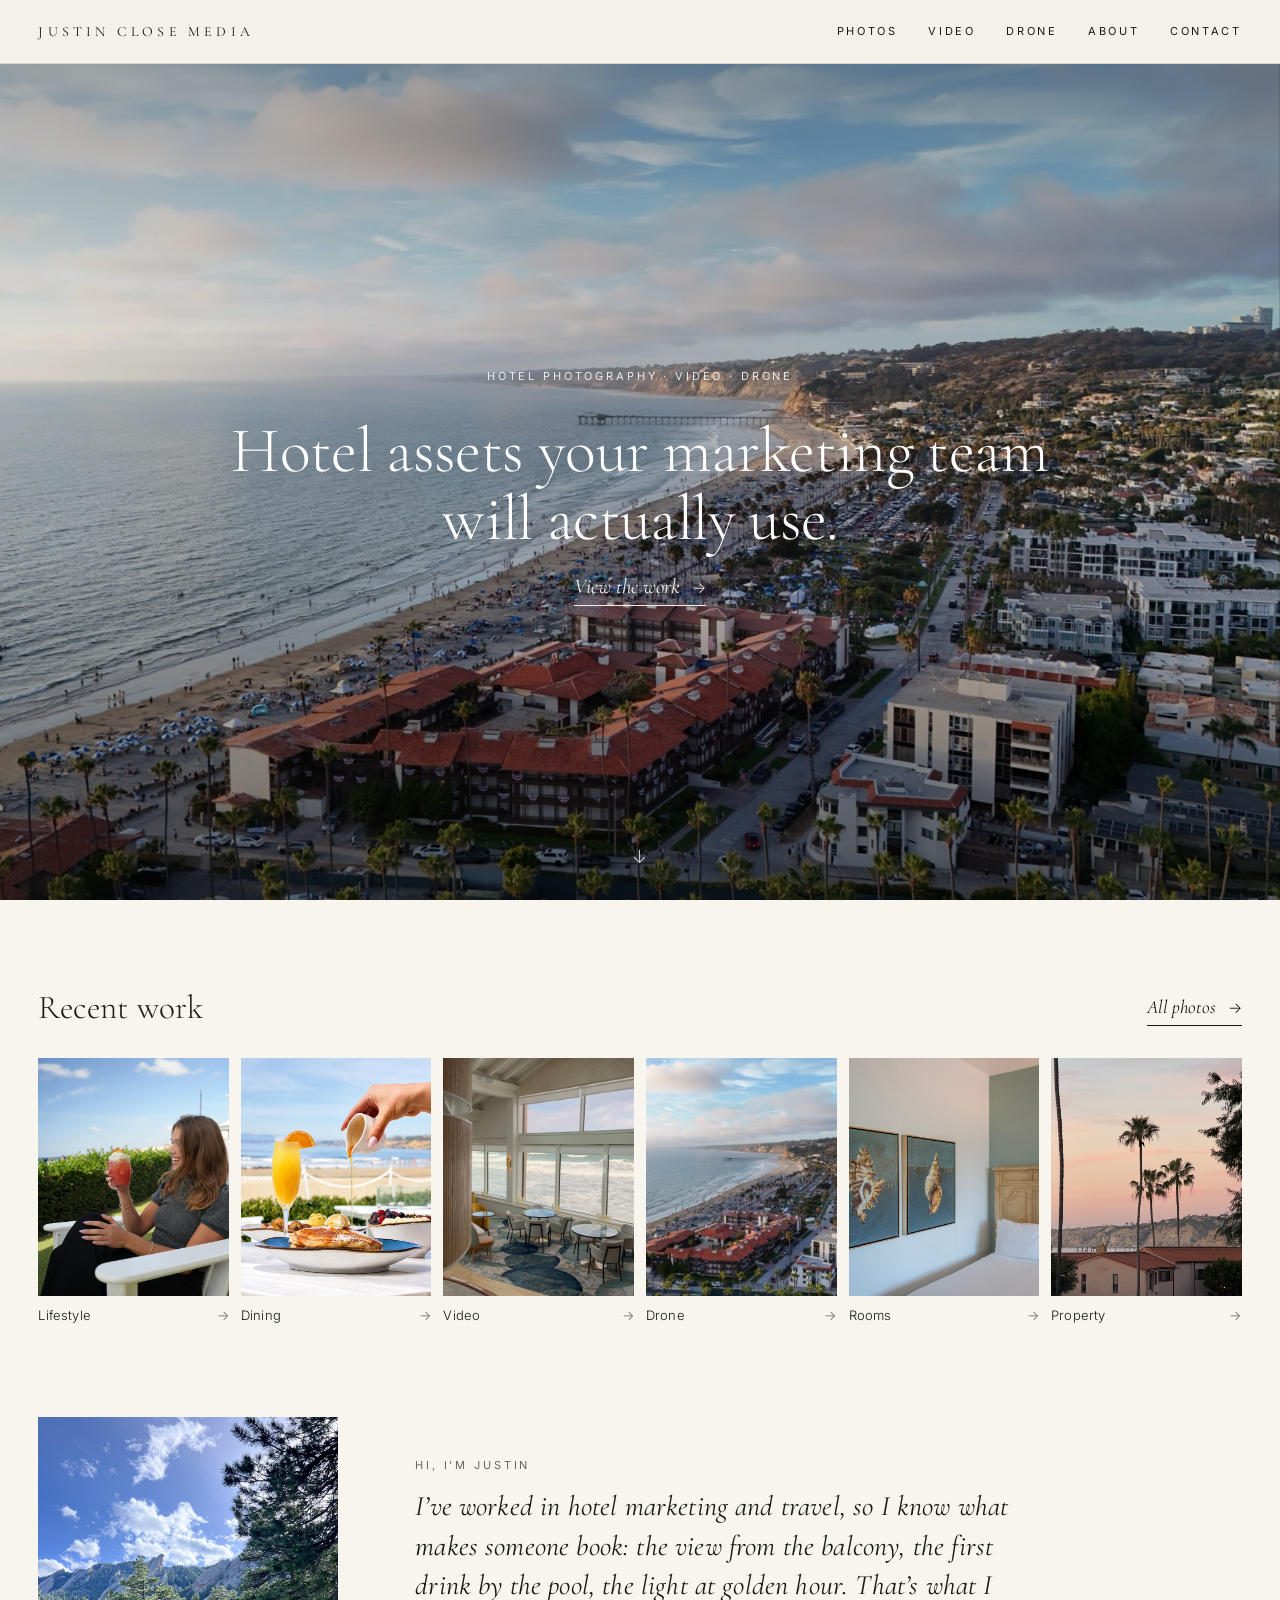
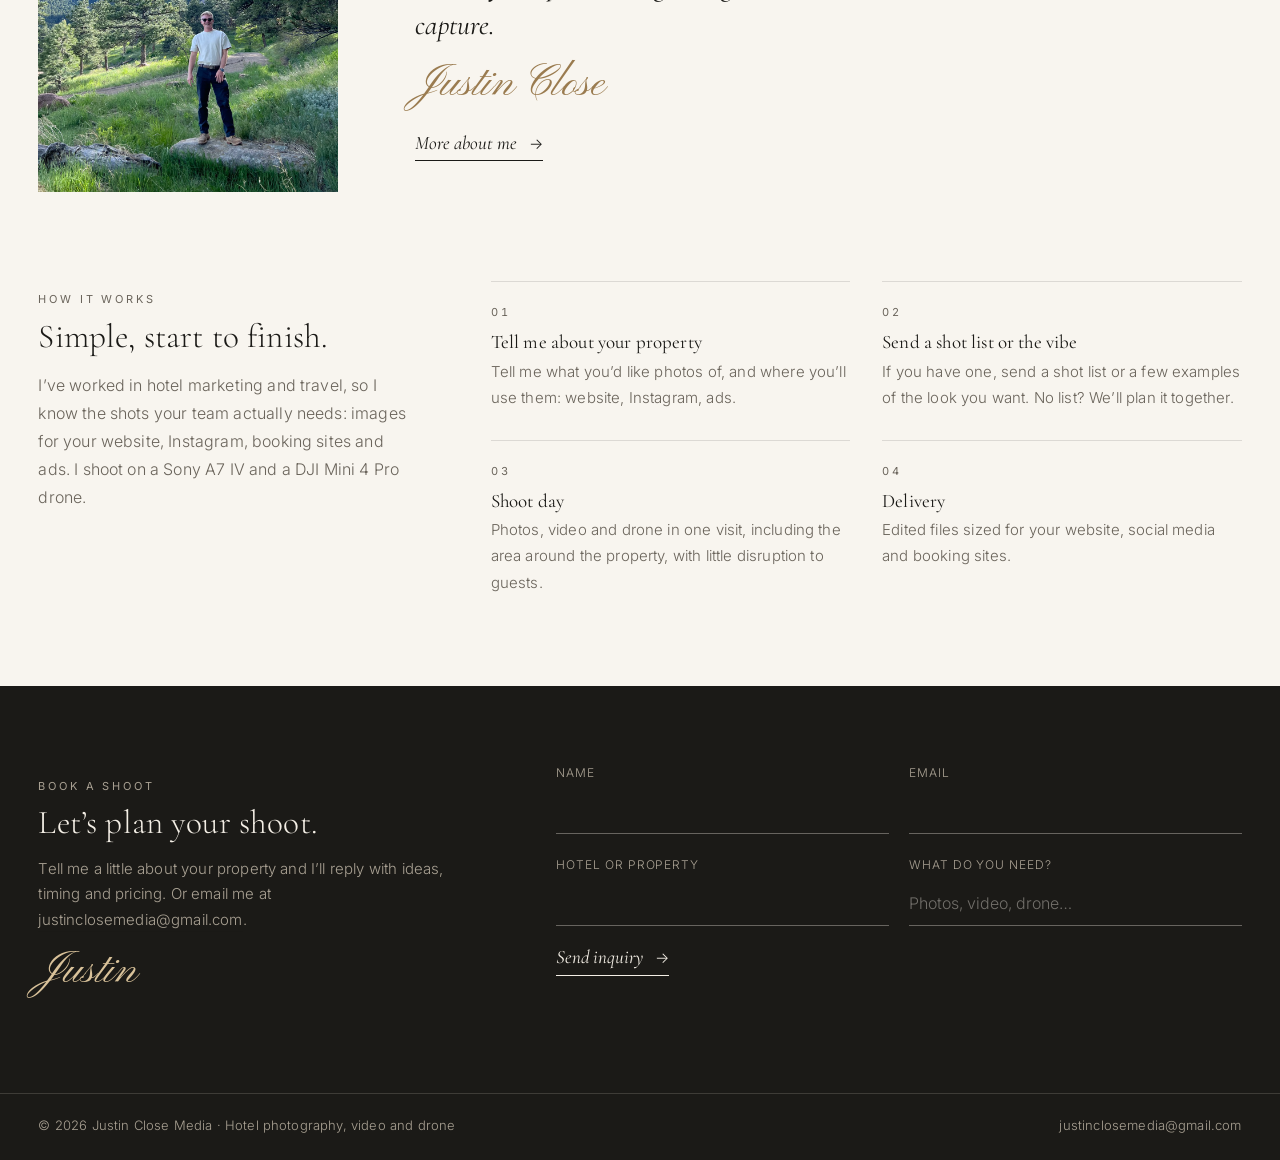
==== site/index.html @ 53a82e84 "Remove 'Lunch with a view' video at Justin's request Removed the beachside lunch clip and its cover " ====
<!doctype html>
<html lang="en">
<head>
  <meta charset="utf-8">
  <meta name="viewport" content="width=device-width, initial-scale=1">
  <title>Justin Close Media | Hotel Photography, Video and Drone</title>
  <meta name="description" content="Hotel assets your marketing team will actually use. Interiors, lifestyle and drone, shot by someone who works in hotel marketing.">
  <meta property="og:title" content="Justin Close Media | Hotel Photography, Video and Drone">
  <meta property="og:description" content="Hotel assets your marketing team will actually use. Interiors, lifestyle and drone, shot by someone who works in hotel marketing.">
  <meta property="og:type" content="website">
  <meta property="og:url" content="https://justinclosemedia.com/index.html">
  <meta property="og:image" content="https://justinclosemedia.com/images/portfolio/coastline-resort-aerial.jpg">
  <meta name="twitter:card" content="summary_large_image">
  <link rel="icon" href="favicon.svg" type="image/svg+xml">
  <link rel="preconnect" href="https://fonts.googleapis.com">
  <link rel="preconnect" href="https://fonts.gstatic.com" crossorigin>
  <link href="https://fonts.googleapis.com/css2?family=Cormorant+Garamond:ital,wght@0,300;0,400;1,300;1,400&family=Inter:wght@300;400;500&family=Pinyon+Script&display=swap" rel="stylesheet">
  <link rel="stylesheet" href="css/styles.css?v=a2a2a90e">
  <!-- HubSpot tracking code (visits, UTM campaigns). Visit any page with ?notrack=1 to stop
       tracking your own visits in that browser; ?notrack=0 turns it back on. -->
  <script>(function(){try{var q=location.search;if(/[?&]notrack=1/.test(q))localStorage.setItem('jcm-notrack','1');if(/[?&]notrack=0/.test(q))localStorage.removeItem('jcm-notrack');if(localStorage.getItem('jcm-notrack'))return;}catch(e){}var s=document.createElement('script');s.id='hs-script-loader';s.async=true;s.defer=true;s.src='//js-na2.hs-scripts.com/247843142.js';document.head.appendChild(s);})();</script>
</head>
<body data-page="home">
  <a class="skip" href="#main">Skip to content</a>
  <header class="bar">
    <div class="wrap">
      <a class="logo" href="index.html">Justin Close Media</a>
      <button class="menu-btn" aria-expanded="false" aria-controls="nav">Menu</button>
      <nav class="nav" id="nav" aria-label="Main">
        <a href="photos.html" data-nav="photos">Photos</a>
        <a href="video.html" data-nav="video">Video</a>
        <a href="drone.html" data-nav="drone">Drone</a>
        <a href="about.html" data-nav="about">About</a>
        <a href="contact.html" data-nav="contact">Contact</a>
      </nav>
    </div>
  </header>
  <main id="main">
    <section class="hero" id="hero">
      <div class="hero__media">
        <img src="images/portfolio/coastline-resort-aerial.jpg" srcset="images/portfolio/coastline-resort-aerial-sm.jpg 1000w, images/portfolio/coastline-resort-aerial.jpg 2000w" sizes="100vw" alt="Aerial view of a red-roofed beachfront resort along the coast at sunset" fetchpriority="high">
      </div>
      <div class="hero__content">
        <p class="meta">Hotel photography · Video · Drone</p>
        <h1 class="display">Hotel assets your marketing team will actually use.</h1>
        <a class="btn btn--light" href="photos.html">View the work</a>
      </div>
      <a class="hero__down" href="#work" aria-label="Scroll to the work">↓</a>
    </section>

    <section class="wrap section" id="work">
      <div class="page-head" style="padding-top:0">
        <h2 class="h2">Recent work</h2>
        <a class="btn" href="photos.html">All photos</a>
      </div>
      <div class="tiles" id="home-tiles"></div>
    </section>

    <section class="wrap section note" style="padding-top:0">
      <div class="note__photo"><img src="images/about/justin-portrait.jpg" alt="Justin Close" loading="lazy"></div>
      <div class="note__text">
        <p class="meta">Hi, I’m Justin</p>
        <p class="note__quote">I’ve worked in hotel marketing and travel, so I know what makes someone book: the view from the balcony, the first drink by the pool, the light at golden hour. That’s what I capture.</p>
        <p class="signature" aria-hidden="true">Justin Close</p>
        <a class="btn" href="about.html">More about me</a>
      </div>
    </section>

    <section class="wrap section" style="padding-top:0">
      <div class="how">
        <div>
          <p class="meta">How it works</p>
          <h2 class="h2" style="margin:10px 0 14px">Simple, start to finish.</h2>
          <p style="color:var(--muted)">I’ve worked in hotel marketing and travel, so I know the shots your team actually needs: images for your website, Instagram, booking sites and ads. I shoot on a Sony A7 IV and a DJI Mini 4 Pro drone.</p>
        </div>
        <ol class="steps">
          <li><span class="meta num">01</span><b>Tell me about your property</b><p>Tell me what you’d like photos of, and where you’ll use them: website, Instagram, ads.</p></li>
          <li><span class="meta num">02</span><b>Send a shot list or the vibe</b><p>If you have one, send a shot list or a few examples of the look you want. No list? We’ll plan it together.</p></li>
          <li><span class="meta num">03</span><b>Shoot day</b><p>Photos, video and drone in one visit, including the area around the property, with little disruption to guests.</p></li>
          <li><span class="meta num">04</span><b>Delivery</b><p>Edited files sized for your website, social media and booking sites.</p></li>
        </ol>
      </div>
    </section>
  </main>
  <section class="dark">
    <div class="wrap cta">
      <div>
        <p class="meta">Book a shoot</p>
        <h2 class="h2">Let’s plan your shoot.</h2>
        <p class="lead">Tell me a little about your property and I’ll reply with ideas, timing and pricing. Or email me at <a class="link" href="mailto:justinclosemedia@gmail.com">justinclosemedia@gmail.com</a>.</p>
        <p class="signature" aria-hidden="true">Justin</p>
      </div>
      <form class="quick" data-inquiry novalidate>
        <div class="field"><label for="q-name">Name</label><input id="q-name" name="name" autocomplete="name" required></div>
        <div class="field"><label for="q-email">Email</label><input id="q-email" name="email" type="email" autocomplete="email" required></div>
        <div class="field"><label for="q-property">Hotel or property</label><input id="q-property" name="property" autocomplete="organization"></div>
        <div class="field"><label for="q-message">What do you need?</label><input id="q-message" name="message" placeholder="Photos, video, drone…"></div>
        <button class="btn" type="submit">Send inquiry</button>
        <p class="status" role="status"></p>
      </form>
    </div>
    <footer class="footer">
      <div class="wrap">
        <span>© <span data-year></span> Justin Close Media · Hotel photography, video and drone</span>
        <a href="mailto:justinclosemedia@gmail.com">justinclosemedia@gmail.com</a>
      </div>
    </footer>
  </section>
  
  <script src="js/config.js?v=a2a2a90e"></script>
  <script src="js/photos.js?v=a2a2a90e"></script>
  <script src="js/main.js?v=a2a2a90e"></script>
</body>
</html>
---- site/css/styles.css ----
/* ==========================================================================
   Justin Close Media
   Compact, multi-page portfolio. See research/design-spec.md for the rules.
   ========================================================================== */

:root {
  --bone: #F8F5EF;       /* page background: warm cream */
  --paper: #EFE9DF;      /* alternate background */
  --ink: #1B1A17;        /* text, dark background */
  --ivory: #F3EEE5;      /* text on dark */
  --muted: #6A645B;      /* secondary text on light (5:1) */
  --muted-dark: #A9A193; /* secondary text on dark */
  --champagne: #9A7B4F;  /* antique brass: the one accent (dots, lines) */
  --line: rgba(23, 22, 20, 0.12);
  --line-dark: rgba(239, 233, 223, 0.16);

  --serif: 'Cormorant Garamond', 'Times New Roman', serif;
  --sans: 'Inter', system-ui, -apple-system, sans-serif;
  --script: 'Pinyon Script', 'Snell Roundhand', cursive;

  --gutter: clamp(16px, 3vw, 40px);
  --max: 1320px;
  --bar: 64px;
  --ease: cubic-bezier(0.22, 1, 0.36, 1);
}

@media (prefers-reduced-motion: no-preference) {
  @view-transition { navigation: auto; }
  ::view-transition-old(root) { animation: 250ms var(--ease) both fade-out; }
  ::view-transition-new(root) { animation: 400ms var(--ease) both fade-in-up; }
}
@keyframes fade-out { to { opacity: 0; } }
@keyframes fade-in-up { from { opacity: 0; transform: translateY(8px); } }

*, *::before, *::after { box-sizing: border-box; }
html { -webkit-text-size-adjust: 100%; scroll-behavior: smooth; }
body {
  margin: 0;
  background: var(--bone);
  color: var(--ink);
  font: 300 16px/1.75 var(--sans);
  letter-spacing: 0.01em;
  -webkit-font-smoothing: antialiased;
}
img, video { display: block; max-width: 100%; }
a { color: inherit; text-decoration: none; }
button { font: inherit; color: inherit; background: none; border: 0; padding: 0; cursor: pointer; }
::selection { background: var(--champagne); color: #fff; }
:focus-visible { outline: 2px solid var(--ink); outline-offset: 3px; }
.dark :focus-visible, .viewer :focus-visible { outline-color: var(--ivory); }

/* ---------- Type ---------- */

.display { font: 300 clamp(32px, 4vw, 56px)/1.05 var(--serif); letter-spacing: -0.01em; margin: 0; }
.display em, .h2 em { font-style: italic; }
.h2 { font: 300 clamp(26px, 2.6vw, 40px)/1.1 var(--serif); margin: 0; }
.meta { font: 400 11px/1.4 var(--sans); letter-spacing: 0.26em; text-transform: uppercase; color: var(--muted); }
.lead { font-size: 17px; line-height: 1.7; color: var(--muted); max-width: 560px; margin: 14px 0 0; }
.num { font-variant-numeric: tabular-nums; }

/* ---------- Layout ---------- */

.wrap { width: 100%; max-width: calc(var(--max) + 2 * var(--gutter)); margin: 0 auto; padding: 0 var(--gutter); }
main { padding-top: var(--bar); }
.section { padding-top: clamp(48px, 7vw, 96px); padding-bottom: clamp(48px, 7vw, 96px); }
.page-head { display: flex; justify-content: space-between; align-items: flex-end; gap: 24px; flex-wrap: wrap; padding-top: clamp(32px, 5vw, 64px); padding-bottom: 32px; }

/* ---------- Header ---------- */

.bar {
  position: fixed; inset: 0 0 auto 0; z-index: 50; height: var(--bar);
  background: rgba(243, 240, 234, 0.92); backdrop-filter: blur(10px); -webkit-backdrop-filter: blur(10px);
  border-bottom: 1px solid var(--line);
}
.bar .wrap { height: 100%; display: flex; align-items: center; justify-content: space-between; gap: 24px; }
.logo { font: 400 14px/1 var(--serif); letter-spacing: 0.3em; text-transform: uppercase; white-space: nowrap; }
.nav { display: flex; align-items: center; gap: clamp(16px, 2.4vw, 36px); font: 400 11px/1 var(--sans); letter-spacing: 0.24em; text-transform: uppercase; }
.nav a { position: relative; padding: 6px 0; }
.nav a:not(.btn)::after {
  content: ''; position: absolute; left: 50%; bottom: -6px; width: 4px; height: 4px; margin-left: -2px;
  border-radius: 50%; background: var(--champagne); opacity: 0; transition: opacity 200ms;
}
.nav a[aria-current="page"]::after, .nav a:not(.btn):hover::after { opacity: 1; }
.menu-btn { display: none; font-size: 14px; }

@media (max-width: 820px) {
  .menu-btn { display: block; }
  .nav {
    position: fixed; inset: var(--bar) 0 auto 0; flex-direction: column; align-items: flex-start; gap: 4px;
    padding: 24px var(--gutter) 32px; background: var(--bone); border-bottom: 1px solid var(--line);
    opacity: 0; visibility: hidden; transform: translateY(-8px);
    transition: opacity 250ms var(--ease), transform 250ms var(--ease), visibility 250ms;
  }
  .nav a:not(.btn) { font: 300 32px/1.3 var(--serif); }
  .nav a::after { display: none; }
  .nav .btn { margin-top: 16px; }
  .bar.open .nav { opacity: 1; visibility: visible; transform: none; }
}

/* ---------- Buttons: editorial text links (italic serif, hairline, sliding arrow) ---------- */

.btn {
  display: inline-flex; align-items: baseline; gap: 12px;
  padding: 0 0 6px; border: 0; border-bottom: 1px solid currentColor; border-radius: 0;
  background: none; color: var(--ink);
  font: italic 400 19px/1.2 var(--serif); letter-spacing: 0; text-transform: none;
  transition: color 250ms, border-color 250ms;
}
.btn::after { content: '→'; font: 300 15px/1 var(--sans); font-style: normal; transition: transform 350ms var(--ease); }
.btn:hover { color: var(--champagne); }
.btn:hover::after { transform: translateX(6px); }
.btn--light, .dark .btn { color: var(--ivory); }
.btn--light:hover, .dark .btn:hover { color: #E3CFA6; }
.hero .btn { font-size: 21px; }
.link { border-bottom: 1px solid var(--line); padding-bottom: 2px; transition: border-color 200ms; }
.link:hover { border-color: var(--champagne); }

/* ---------- Home: full-screen hero (photo now, video later) ---------- */

.hero { position: relative; height: calc(100vh - var(--bar)); height: calc(100svh - var(--bar)); min-height: 520px; overflow: hidden; background: var(--ink); color: #fff; }
.hero__media, .hero__media img, .hero__media video { position: absolute; inset: 0; width: 100%; height: 100%; object-fit: cover; }
.hero__media img, .hero__media video { animation: hero-in 2.4s var(--ease) both; }
@keyframes hero-in { from { transform: scale(1.06); opacity: 0.6; } }
.hero::after { content: ''; position: absolute; inset: 0; background: linear-gradient(180deg, rgba(0,0,0,0.35) 0%, rgba(0,0,0,0.1) 35%, rgba(0,0,0,0.15) 60%, rgba(0,0,0,0.5) 100%); }
.hero__content {
  position: absolute; inset: 0; z-index: 2; display: flex; flex-direction: column; align-items: center; justify-content: center;
  text-align: center; padding: 0 var(--gutter); gap: 22px;
  animation: fade-in-up 1.2s 0.4s var(--ease) both;
}
.hero__content .meta { color: rgba(255,255,255,0.85); }
.hero__content .display { max-width: 900px; font-size: clamp(36px, 5vw, 68px); text-shadow: 0 2px 30px rgba(0,0,0,0.25); }
.hero__down { position: absolute; left: 50%; bottom: 28px; z-index: 2; transform: translateX(-50%); color: #fff; font-size: 18px; opacity: 0.8; }

/* Home: the bar is see-through over the hero, then turns solid */
.bar { transition: background 300ms, color 300ms, border-color 300ms; }

/* ---------- Home: work tiles ---------- */

.tiles { display: grid; grid-template-columns: repeat(6, minmax(0, 1fr)); gap: 12px; }
.tile { position: relative; display: block; }
.tile__media { position: relative; overflow: hidden; aspect-ratio: 4 / 5; background: var(--paper); border-radius: 0; }
.tile__media img, .tile__media video { width: 100%; height: 100%; object-fit: cover; transition: transform 900ms var(--ease); }
.tile:hover .tile__media img, .tile:hover .tile__media video { transform: scale(1.06); }
.tile__label { display: flex; justify-content: space-between; margin-top: 8px; font-size: 13px; }
.tile__label span:last-child { color: var(--muted); transition: transform 200ms; }
.tile:hover .tile__label span:last-child { transform: translateX(3px); color: var(--ink); }
.tile--video video { position: absolute; inset: 0; opacity: 0; transition: opacity 300ms; }
.tile--video:hover video, .tile--video.playing video { opacity: 1; }
@media (max-width: 1000px) { .tiles { grid-template-columns: repeat(3, minmax(0, 1fr)); } }

/* ---------- Home: how it works ---------- */

.how { display: grid; grid-template-columns: 1fr 2fr; gap: clamp(32px, 6vw, 96px); }
.steps { list-style: none; padding: 0; margin: 0; display: grid; grid-template-columns: repeat(2, 1fr); gap: 28px 32px; }
.steps li { border-top: 1px solid var(--line); padding-top: 14px; }
.steps b { display: block; font: 400 20px/1.3 var(--serif); margin: 6px 0 4px; }
.steps p { margin: 0; color: var(--muted); font-size: 15px; }
@media (max-width: 820px) { .how, .steps { grid-template-columns: 1fr; } }

/* ---------- Contact bar / footer ---------- */

.dark { background: var(--ink); color: var(--ivory); }
.dark .meta, .dark .lead, .dark .muted { color: var(--muted-dark); }
.cta { display: grid; grid-template-columns: minmax(0, 0.9fr) minmax(0, 1.4fr); gap: clamp(32px, 6vw, 96px); align-items: end; padding-top: clamp(48px, 6vw, 80px); padding-bottom: clamp(48px, 6vw, 80px); }
.cta .lead { font-size: 15px; }
.quick { display: grid; grid-template-columns: 1fr 1fr; gap: 20px 20px; }
.quick .btn { justify-self: start; }
.dark .field label { color: var(--muted-dark); }
.dark .field input, .dark .field textarea { color: var(--ivory); border-bottom-color: rgba(243, 238, 229, 0.35); }
.dark .field input::placeholder { color: rgba(243, 238, 229, 0.4); }
.dark .field input:focus { border-bottom-color: var(--ivory); }
.dark .status { color: var(--muted-dark); }
@media (max-width: 820px) { .cta, .quick { grid-template-columns: 1fr; } }
.footer { border-top: 1px solid var(--line-dark); }
.footer .wrap { display: flex; justify-content: space-between; gap: 16px; flex-wrap: wrap; padding-top: 20px; padding-bottom: 24px; font-size: 13px; color: var(--muted-dark); }
.footer a:hover { color: var(--ivory); }

/* ---------- Filters ---------- */

.filters { display: flex; flex-wrap: wrap; gap: 6px; }
.filter { padding: 8px 14px; border: 1px solid var(--line); border-radius: 0; font-size: 11px; letter-spacing: 0.14em; text-transform: uppercase; transition: all 200ms; }
.filter sup { font-size: 10px; margin-left: 3px; color: var(--muted); }
.filter:hover { border-color: var(--ink); }
.filter[aria-pressed="true"] { background: var(--ink); color: var(--bone); border-color: var(--ink); }
a.filter { display: inline-block; }
.filter[aria-pressed="true"] sup { color: var(--muted-dark); }

/* ---------- Photos grid ---------- */

.grid { display: grid; grid-template-columns: repeat(4, minmax(0, 1fr)); gap: 10px; padding-bottom: 96px; transition: opacity 200ms; }
.grid.fading { opacity: 0; }
.photo { display: block; width: 100%; cursor: zoom-in; text-align: left; }
.photo__img { position: relative; overflow: hidden; aspect-ratio: 1 / 1; background: var(--paper); }
.photo__img img, .photo__img video { position: absolute; inset: 0; width: 100%; height: 100%; object-fit: cover; transition: transform 900ms var(--ease); }
.photo:hover .photo__img img, .photo:hover .photo__img video { transform: scale(1.06); }
.photo__cap { display: flex; justify-content: space-between; font-size: 12px; color: var(--muted); padding-top: 6px; opacity: 0; transition: opacity 200ms; }
.photo:hover .photo__cap, .photo:focus-visible .photo__cap { opacity: 1; }
@media (max-width: 1000px) { .grid { grid-template-columns: repeat(3, minmax(0, 1fr)); } }
@media (max-width: 620px) { .grid { grid-template-columns: repeat(2, minmax(0, 1fr)); gap: 6px; } }
.photo[hidden] { display: none; }
@media (hover: none) { .photo__cap { opacity: 1; } }

/* Gentle entrance for grids */
.rise { animation: rise 700ms var(--ease) both; animation-delay: calc(var(--i, 0) * 40ms); }
@keyframes rise { from { opacity: 0; transform: translateY(12px); } }

/* ---------- Viewer (photos + video) ---------- */

.viewer {
  position: fixed; inset: 0; z-index: 80; background: rgba(14, 13, 12, 0.97); color: var(--ivory);
  display: grid; grid-template-rows: auto 1fr auto; opacity: 0; visibility: hidden;
  transition: opacity 300ms var(--ease), visibility 300ms;
}
.viewer.open { opacity: 1; visibility: visible; }
.viewer__top, .viewer__bottom { display: flex; justify-content: space-between; align-items: center; gap: 16px; padding: 16px var(--gutter); font-size: 13px; }
.viewer__stage { display: grid; place-items: center; min-height: 0; padding: 0 var(--gutter); }
.viewer__stage img, .viewer__stage video { max-width: min(80vw, 100%); max-height: calc(100svh - 190px); object-fit: contain; border-radius: 0; }
.viewer button:hover { color: var(--champagne); }
.thumbs { display: flex; gap: 6px; overflow-x: auto; scrollbar-width: none; max-width: 60vw; }
.thumbs::-webkit-scrollbar { display: none; }
.thumbs button { flex: none; width: 56px; height: 40px; border-radius: 0; overflow: hidden; opacity: 0.45; transition: opacity 200ms; }
.thumbs button[aria-current="true"], .thumbs button:hover { opacity: 1; outline: 1px solid var(--champagne); }
.thumbs img { width: 100%; height: 100%; object-fit: cover; }
.fly { position: fixed; z-index: 85; object-fit: cover; border-radius: 0; pointer-events: none; }
@media (max-width: 700px) { .thumbs { display: none; } }

/* ---------- Video grid ---------- */

.vgrid { display: grid; grid-template-columns: repeat(5, minmax(0, 1fr)); gap: 12px; padding-bottom: 96px; }
.vgrid .clip--wide { grid-column: span 2; }
.vgrid .clip--wide .clip__media { aspect-ratio: 9 / 8; }
@media (max-width: 1100px) { .vgrid { grid-template-columns: repeat(4, minmax(0, 1fr)); } }
@media (max-width: 860px) { .vgrid { grid-template-columns: repeat(3, minmax(0, 1fr)); } }
.clip { position: relative; display: block; width: 100%; text-align: left; }
.clip__media { position: relative; aspect-ratio: 9 / 16; overflow: hidden; border-radius: 0; background: var(--ink); }
.clip--wide .clip__media { aspect-ratio: 16 / 9; }
.clip__media img, .clip__media video { position: absolute; inset: 0; width: 100%; height: 100%; object-fit: cover; transition: opacity 300ms, transform 900ms var(--ease); }
.clip:hover .clip__media img, .clip:hover .clip__media video { transform: scale(1.05); }
.clip__media video { opacity: 0; transition: opacity 300ms; }
.clip.playing video { opacity: 1; }
.clip__bar { position: absolute; left: 0; bottom: 0; height: 2px; width: 0; background: var(--champagne); z-index: 2; }
.clip__play { position: absolute; left: 12px; bottom: 12px; z-index: 2; width: 32px; height: 32px; border-radius: 50%; display: grid; place-items: center; background: rgba(0,0,0,0.35); color: #fff; font-size: 11px; transition: opacity 200ms; }
.clip.playing .clip__play { opacity: 0; }
.clip__cap { display: flex; justify-content: space-between; font-size: 13px; margin-top: 8px; }
.clip__cap span:last-child { color: var(--muted); }
.feature { margin-bottom: 24px; max-width: 620px; }
@media (max-width: 620px) { .vgrid { grid-template-columns: repeat(2, minmax(0, 1fr)); gap: 8px; } .clip__cap { font-size: 12px; } }

/* ---------- Drone ---------- */

.grid .clip__media { aspect-ratio: 1 / 1; }

/* ---------- About ---------- */

.about { display: grid; grid-template-columns: minmax(0, 1fr) minmax(0, 1fr); gap: clamp(40px, 6vw, 96px); align-items: start; padding-top: clamp(32px, 5vw, 64px); padding-bottom: 96px; }
.about__photo { position: sticky; top: calc(var(--bar) + 32px); aspect-ratio: 4 / 5; max-height: calc(100svh - var(--bar) - 64px); overflow: hidden; background: var(--paper); }
.about__photo img { width: 100%; height: 100%; object-fit: cover; object-position: 50% 55%; transition: transform 900ms var(--ease); }
.about__photo:hover img { transform: scale(1.05); }
.about__text { max-width: 540px; padding-top: 8px; }
.about p { margin: 16px 0 0; }
.about h2 { margin-top: 40px; }
.list { list-style: none; padding: 0; margin: 16px 0 0; border-top: 1px solid var(--line); }
.list li { padding: 12px 0; border-bottom: 1px solid var(--line); display: flex; gap: 16px; }
.list li b { font-weight: 400; min-width: 28px; color: var(--muted); }
@media (max-width: 680px) { .about { grid-template-columns: 1fr; } .about__photo { position: relative; top: 0; max-height: none; max-width: 420px; } }

/* ---------- Contact ---------- */

.contact { display: grid; grid-template-columns: minmax(0, 1fr) minmax(0, 1.2fr); gap: clamp(32px, 6vw, 96px); padding-top: clamp(32px, 5vw, 64px); padding-bottom: 96px; }
.contact__email { display: inline-block; margin-top: 20px; font: 300 clamp(22px, 2.2vw, 30px) var(--serif); border-bottom: 1px solid var(--line); }
.contact__email:hover { border-color: var(--champagne); }
.form { display: grid; grid-template-columns: 1fr 1fr; gap: 22px 20px; }
.field { display: flex; flex-direction: column; gap: 6px; border: 0; padding: 0; margin: 0; }
.field--full { grid-column: 1 / -1; }
.field label, .field legend { font-size: 12px; letter-spacing: 0.08em; text-transform: uppercase; color: var(--muted); }
.field input, .field textarea {
  font: inherit; font-size: 16px; color: var(--ink); background: transparent;
  border: 0; border-bottom: 1px solid rgba(23, 22, 20, 0.35); border-radius: 0; padding: 8px 0; outline: none;
  transition: border-color 200ms;
}
.field input:focus, .field textarea:focus { border-bottom: 2px solid var(--ink); padding-bottom: 7px; }
.field textarea { resize: vertical; min-height: 96px; }
.chips { display: flex; flex-wrap: wrap; gap: 6px; margin-top: 6px; }
.chip { position: relative; }
.chip input { position: absolute; opacity: 0; pointer-events: none; }
.chip span { display: inline-block; padding: 8px 14px; border: 1px solid var(--line); border-radius: 0; font-size: 14px; cursor: pointer; transition: all 200ms; }
.chip input:checked + span { background: var(--ink); color: var(--bone); border-color: var(--ink); }
.chip input:focus-visible + span { outline: 2px solid var(--champagne); outline-offset: 2px; }
.status { grid-column: 1 / -1; min-height: 1.4em; margin: 0; font-size: 14px; color: var(--muted); }
.news { display: flex; gap: 8px; border-bottom: 1px solid rgba(23, 22, 20, 0.35); margin-top: 12px; max-width: 420px; }
.news input { flex: 1; min-width: 0; font: inherit; font-size: 16px; background: transparent; border: 0; outline: none; padding: 10px 0; }
.news button { font-size: 14px; }
@media (max-width: 820px) { .contact, .form { grid-template-columns: 1fr; } }

/* ---------- Utilities ---------- */

.sr-only { position: absolute; width: 1px; height: 1px; overflow: hidden; clip: rect(0 0 0 0); white-space: nowrap; }
.skip { position: absolute; left: -999px; top: 8px; z-index: 200; background: var(--ink); color: var(--ivory); padding: 10px 16px; }
.skip:focus { left: 8px; }

@media (hover: none) { .hint-desktop { display: none; } }

@media (prefers-reduced-motion: reduce) {
  html { scroll-behavior: auto; }
  *, *::before, *::after { animation-duration: 0.01ms !important; transition-duration: 0.01ms !important; }
}

/* ---------- Personal touches ---------- */

.signature { font: 400 clamp(34px, 3.4vw, 46px)/1 var(--script); color: var(--champagne); margin: 18px 0 22px; letter-spacing: 0; }
.dark .signature { color: #D9C29A; }
.note { display: grid; grid-template-columns: minmax(0, 300px) minmax(0, 620px); gap: clamp(32px, 6vw, 88px); align-items: center; }
.note__photo { aspect-ratio: 4 / 5; overflow: hidden; background: var(--paper); }
.note__photo img { width: 100%; height: 100%; object-fit: cover; object-position: 50% 55%; transition: transform 900ms var(--ease); }
.note__photo:hover img { transform: scale(1.05); }
.note__quote { font: italic 400 clamp(22px, 2.2vw, 30px)/1.4 var(--serif); margin: 14px 0 0; color: var(--ink); }
.steps b { font-family: var(--serif); font-weight: 400; font-size: 19px; }
@media (max-width: 820px) { .note { grid-template-columns: 1fr; } .note__photo { max-width: 280px; } }

/* Recent work: tiles slide in from the left when the section comes into view */
.tiles.slide-ready .tile { opacity: 0; transform: translateX(-60px); transition: opacity 800ms var(--ease), transform 900ms var(--ease); transition-delay: calc(var(--i, 0) * 90ms); }
.tiles.slide-ready.in .tile { opacity: 1; transform: none; }
@media (prefers-reduced-motion: reduce) { .tiles.slide-ready .tile { opacity: 1; transform: none; } }

/* About: gear */
.gear { display: grid; grid-template-columns: minmax(0, 1.2fr) minmax(0, 1fr); gap: clamp(32px, 6vw, 96px); align-items: center; padding-bottom: 96px; }
.gear__photo { overflow: hidden; aspect-ratio: 3 / 2; background: var(--paper); }
.gear__photo img { width: 100%; height: 100%; object-fit: cover; transition: transform 900ms var(--ease); }
.gear__photo:hover img { transform: scale(1.05); }
.gear__text .h2 { margin-bottom: 12px; }
@media (max-width: 820px) { .gear { grid-template-columns: 1fr; } }
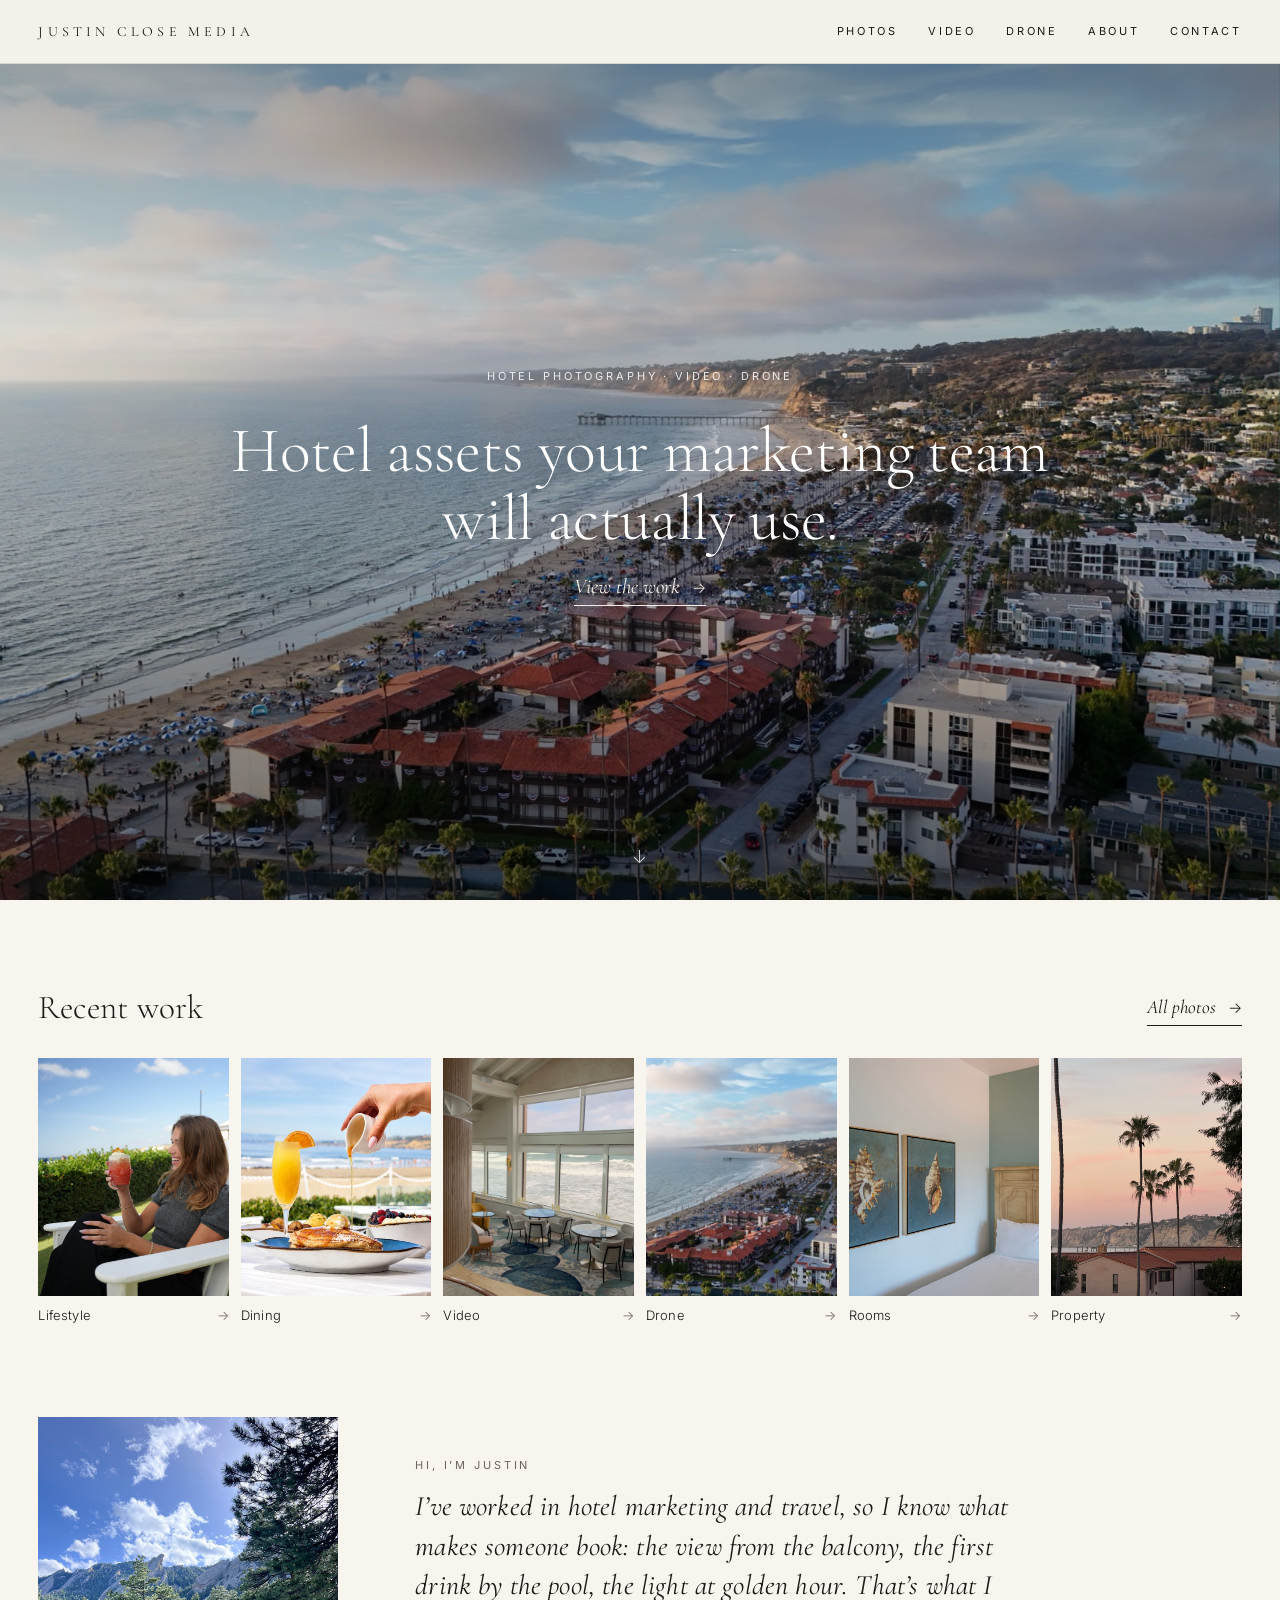
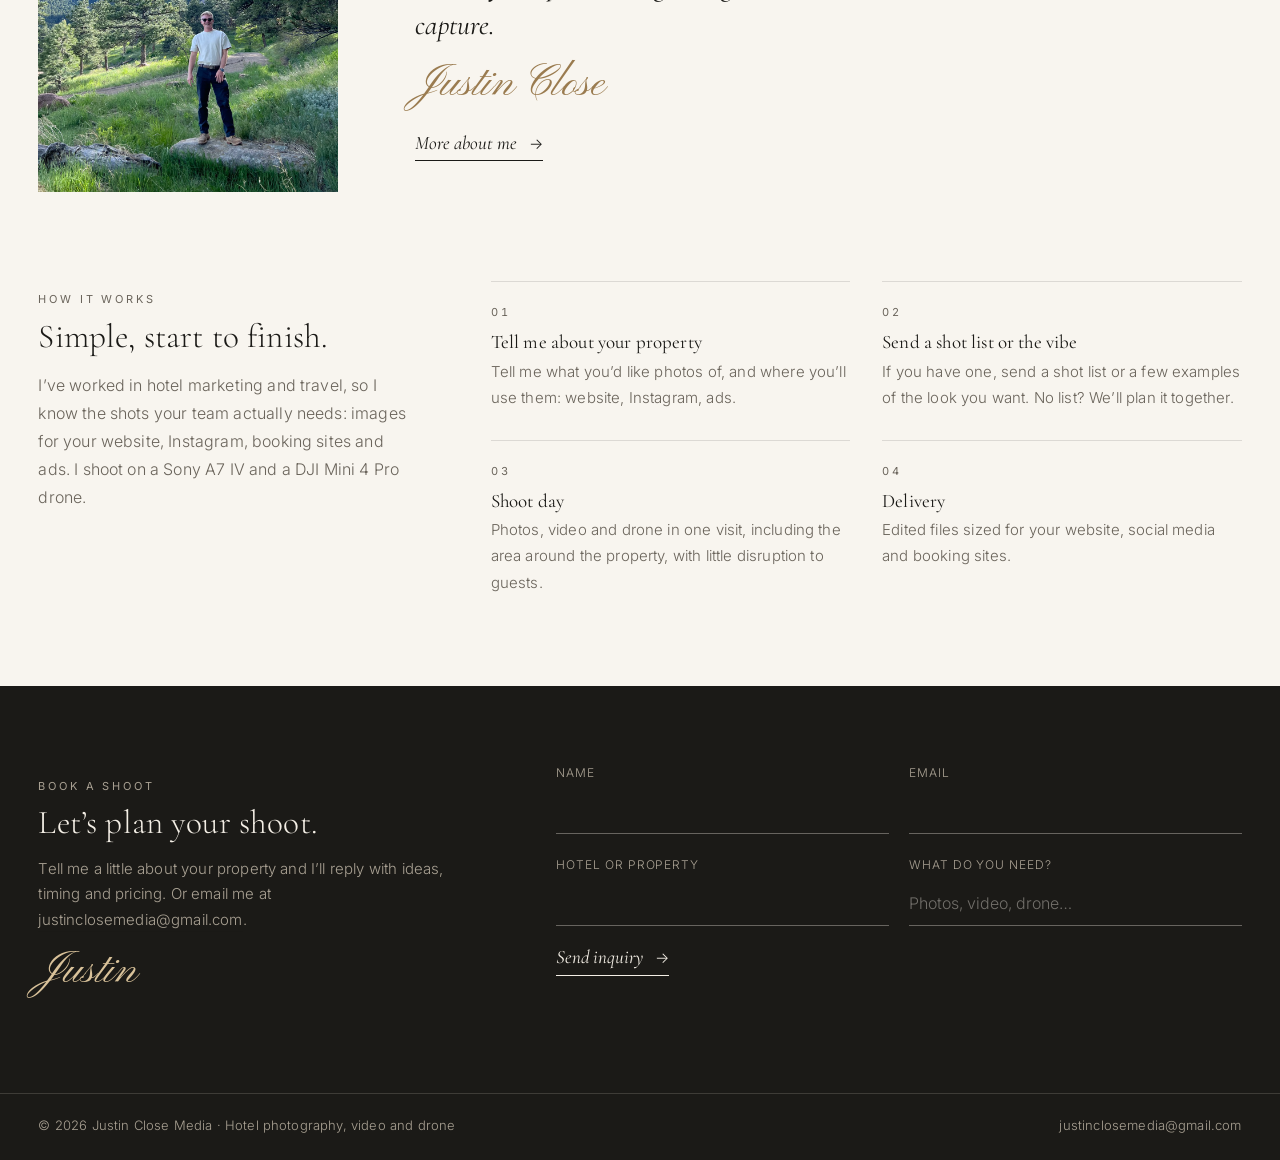
==== commit de8db137: "Slow Tide enhancements: hero video, soft image fade-in, bigger phone tiles, viewer preload - Hero no" ====
--- a/site/index.html
+++ b/site/index.html
@@ -15,7 +15,7 @@
   <link rel="preconnect" href="https://fonts.googleapis.com">
   <link rel="preconnect" href="https://fonts.gstatic.com" crossorigin>
   <link href="https://fonts.googleapis.com/css2?family=Cormorant+Garamond:ital,wght@0,300;0,400;1,300;1,400&family=Inter:wght@300;400;500&family=Pinyon+Script&display=swap" rel="stylesheet">
-  <link rel="stylesheet" href="css/styles.css?v=a2a2a90e">
+  <link rel="stylesheet" href="css/styles.css?v=82270463">
   <!-- HubSpot tracking code (visits, UTM campaigns). Visit any page with ?notrack=1 to stop
        tracking your own visits in that browser; ?notrack=0 turns it back on. -->
   <script>(function(){try{var q=location.search;if(/[?&]notrack=1/.test(q))localStorage.setItem('jcm-notrack','1');if(/[?&]notrack=0/.test(q))localStorage.removeItem('jcm-notrack');if(localStorage.getItem('jcm-notrack'))return;}catch(e){}var s=document.createElement('script');s.id='hs-script-loader';s.async=true;s.defer=true;s.src='//js-na2.hs-scripts.com/247843142.js';document.head.appendChild(s);})();</script>
@@ -107,8 +107,8 @@
     </footer>
   </section>
   
-  <script src="js/config.js?v=a2a2a90e"></script>
-  <script src="js/photos.js?v=a2a2a90e"></script>
-  <script src="js/main.js?v=a2a2a90e"></script>
+  <script src="js/config.js?v=82270463"></script>
+  <script src="js/photos.js?v=82270463"></script>
+  <script src="js/main.js?v=82270463"></script>
 </body>
 </html>
--- a/site/css/styles.css
+++ b/site/css/styles.css
@@ -147,6 +147,7 @@
 .tile--video video { position: absolute; inset: 0; opacity: 0; transition: opacity 300ms; }
 .tile--video:hover video, .tile--video.playing video { opacity: 1; }
 @media (max-width: 1000px) { .tiles { grid-template-columns: repeat(3, minmax(0, 1fr)); } }
+@media (max-width: 620px) { .tiles { grid-template-columns: repeat(2, minmax(0, 1fr)); gap: 10px 8px; } }
 
 /* ---------- Home: how it works ---------- */
 
@@ -203,6 +204,11 @@
 /* Gentle entrance for grids */
 .rise { animation: rise 700ms var(--ease) both; animation-delay: calc(var(--i, 0) * 40ms); }
 @keyframes rise { from { opacity: 0; transform: translateY(12px); } }
+
+/* Soft arrival: lazy images fade in once loaded (opacity only, nothing else) */
+img[loading="lazy"] { opacity: 0; transition: opacity 600ms var(--ease); }
+img[loading="lazy"].ld { opacity: 1; }
+@media (prefers-reduced-motion: reduce) { img[loading="lazy"] { opacity: 1; transition: none; } }
 
 /* ---------- Viewer (photos + video) ---------- */
 
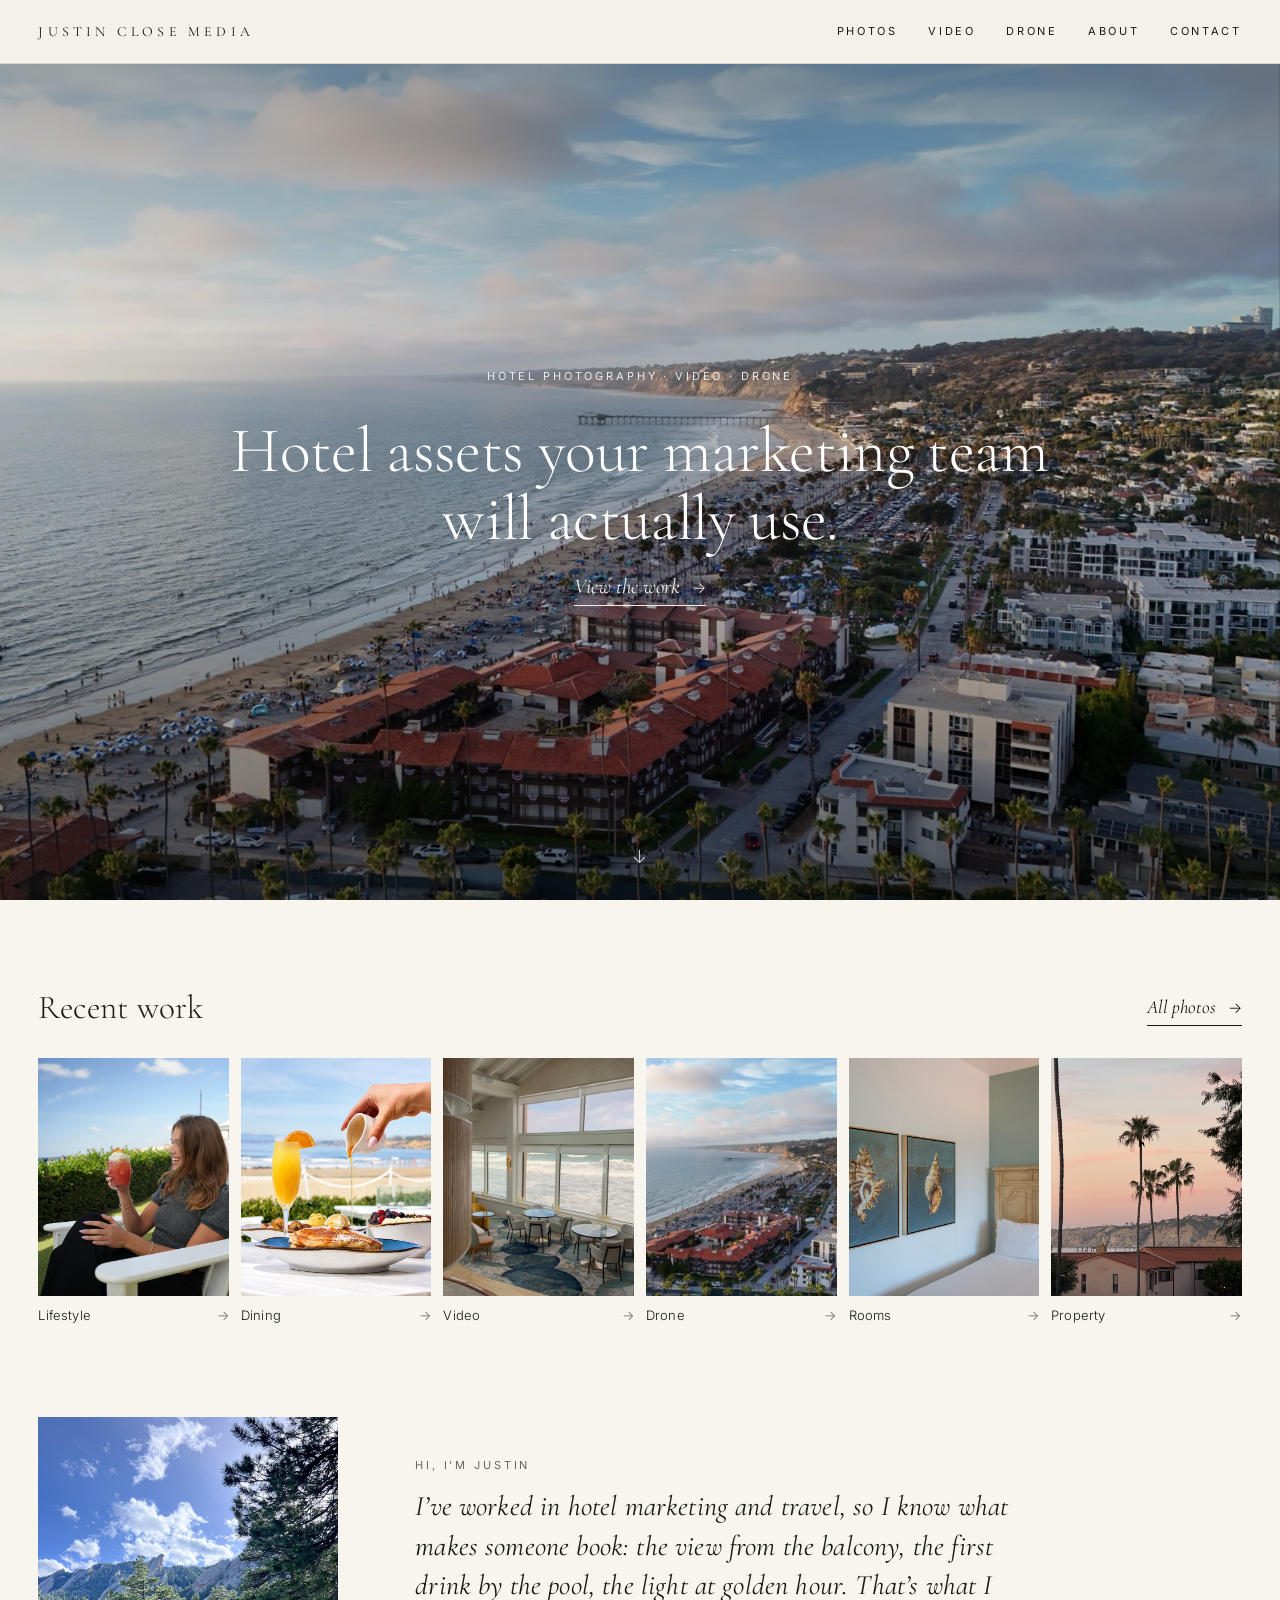
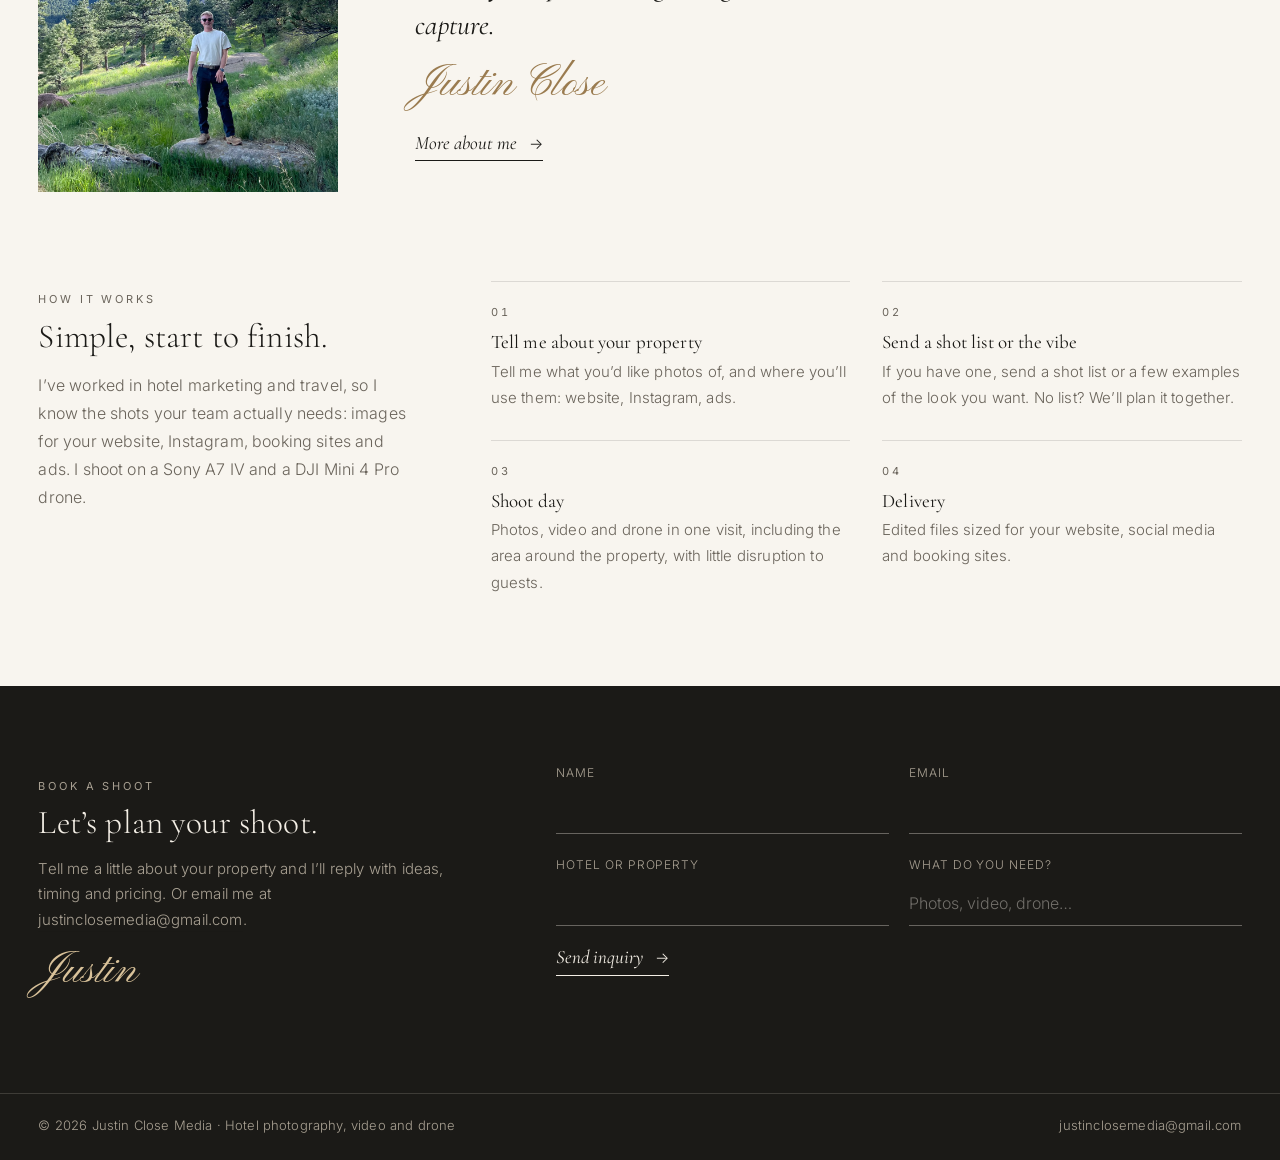
==== commit aafe4ef4: "Hero: back to the coastline photo (Justin preferred it over the video) hero-dolphins.mp4 stays in si" ====
--- a/site/index.html
+++ b/site/index.html
@@ -15,7 +15,7 @@
   <link rel="preconnect" href="https://fonts.googleapis.com">
   <link rel="preconnect" href="https://fonts.gstatic.com" crossorigin>
   <link href="https://fonts.googleapis.com/css2?family=Cormorant+Garamond:ital,wght@0,300;0,400;1,300;1,400&family=Inter:wght@300;400;500&family=Pinyon+Script&display=swap" rel="stylesheet">
-  <link rel="stylesheet" href="css/styles.css?v=82270463">
+  <link rel="stylesheet" href="css/styles.css?v=c2832535">
   <!-- HubSpot tracking code (visits, UTM campaigns). Visit any page with ?notrack=1 to stop
        tracking your own visits in that browser; ?notrack=0 turns it back on. -->
   <script>(function(){try{var q=location.search;if(/[?&]notrack=1/.test(q))localStorage.setItem('jcm-notrack','1');if(/[?&]notrack=0/.test(q))localStorage.removeItem('jcm-notrack');if(localStorage.getItem('jcm-notrack'))return;}catch(e){}var s=document.createElement('script');s.id='hs-script-loader';s.async=true;s.defer=true;s.src='//js-na2.hs-scripts.com/247843142.js';document.head.appendChild(s);})();</script>
@@ -107,8 +107,8 @@
     </footer>
   </section>
   
-  <script src="js/config.js?v=82270463"></script>
-  <script src="js/photos.js?v=82270463"></script>
-  <script src="js/main.js?v=82270463"></script>
+  <script src="js/config.js?v=c2832535"></script>
+  <script src="js/photos.js?v=c2832535"></script>
+  <script src="js/main.js?v=c2832535"></script>
 </body>
 </html>
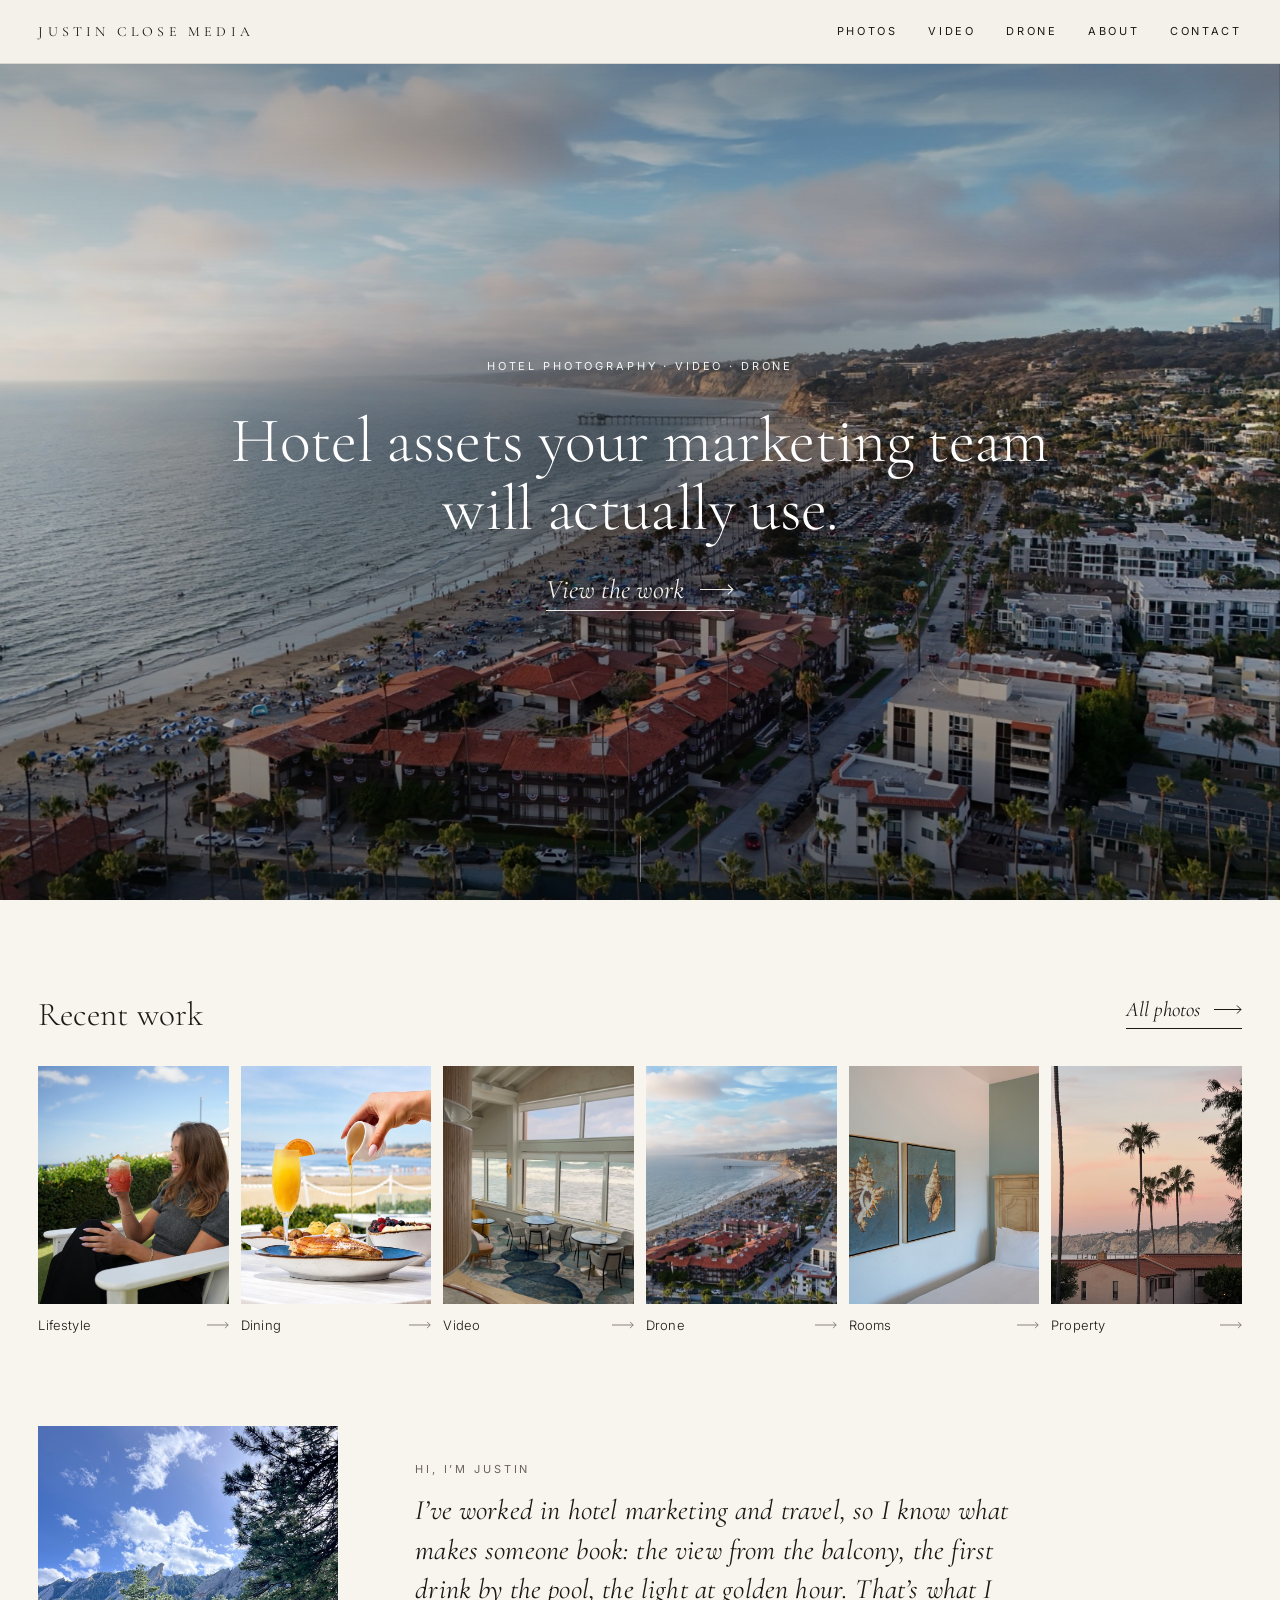
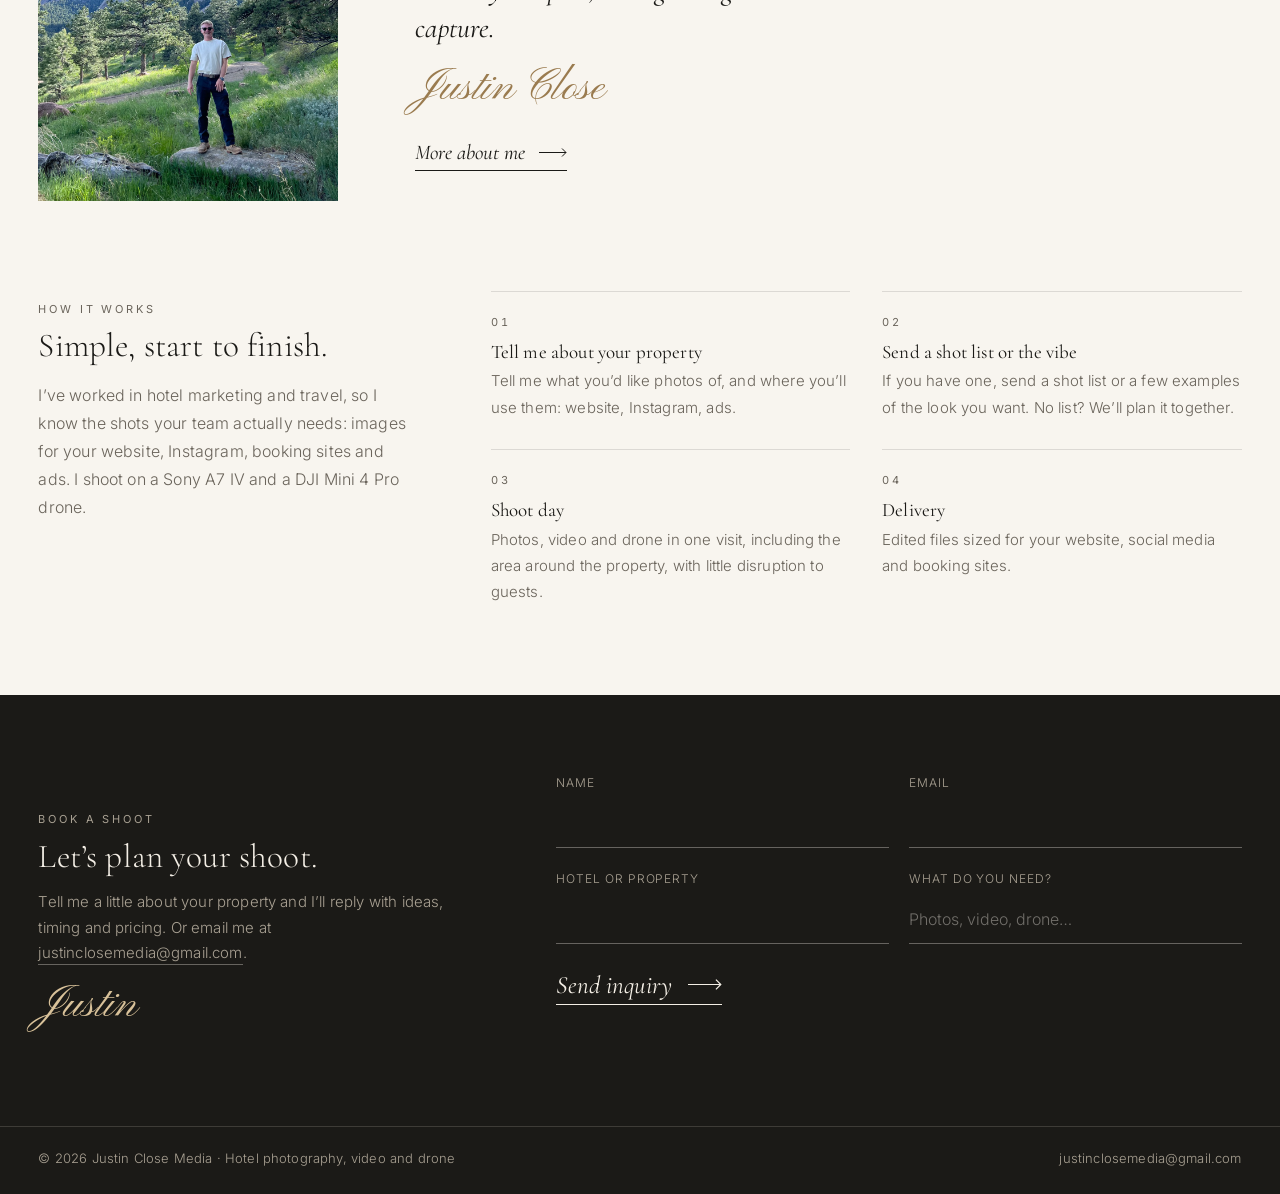
==== commit 4420c3ae: "Polish pass: editorial buttons, phone menu, filters, forms, viewer Same layout, colours and fonts. D" ====
--- a/site/index.html
+++ b/site/index.html
@@ -15,7 +15,7 @@
   <link rel="preconnect" href="https://fonts.googleapis.com">
   <link rel="preconnect" href="https://fonts.gstatic.com" crossorigin>
   <link href="https://fonts.googleapis.com/css2?family=Cormorant+Garamond:ital,wght@0,300;0,400;1,300;1,400&family=Inter:wght@300;400;500&family=Pinyon+Script&display=swap" rel="stylesheet">
-  <link rel="stylesheet" href="css/styles.css?v=c2832535">
+  <link rel="stylesheet" href="css/styles.css?v=e2d518f7">
   <!-- HubSpot tracking code (visits, UTM campaigns). Visit any page with ?notrack=1 to stop
        tracking your own visits in that browser; ?notrack=0 turns it back on. -->
   <script>(function(){try{var q=location.search;if(/[?&]notrack=1/.test(q))localStorage.setItem('jcm-notrack','1');if(/[?&]notrack=0/.test(q))localStorage.removeItem('jcm-notrack');if(localStorage.getItem('jcm-notrack'))return;}catch(e){}var s=document.createElement('script');s.id='hs-script-loader';s.async=true;s.defer=true;s.src='//js-na2.hs-scripts.com/247843142.js';document.head.appendChild(s);})();</script>
@@ -25,13 +25,17 @@
   <header class="bar">
     <div class="wrap">
       <a class="logo" href="index.html">Justin Close Media</a>
-      <button class="menu-btn" aria-expanded="false" aria-controls="nav">Menu</button>
+      <button class="menu-btn" aria-expanded="false" aria-controls="nav"><span class="menu-btn__label">Menu</span><span class="menu-btn__icon" aria-hidden="true"></span></button>
       <nav class="nav" id="nav" aria-label="Main">
         <a href="photos.html" data-nav="photos">Photos</a>
         <a href="video.html" data-nav="video">Video</a>
         <a href="drone.html" data-nav="drone">Drone</a>
         <a href="about.html" data-nav="about">About</a>
         <a href="contact.html" data-nav="contact">Contact</a>
+        <div class="nav__foot">
+          <p class="meta">Book a shoot</p>
+          <a href="mailto:justinclosemedia@gmail.com">justinclosemedia@gmail.com</a>
+        </div>
       </nav>
     </div>
   </header>
@@ -43,9 +47,9 @@
       <div class="hero__content">
         <p class="meta">Hotel photography · Video · Drone</p>
         <h1 class="display">Hotel assets your marketing team will actually use.</h1>
-        <a class="btn btn--light" href="photos.html">View the work</a>
+        <a class="btn btn--lg btn--light" href="photos.html">View the work</a>
       </div>
-      <a class="hero__down" href="#work" aria-label="Scroll to the work">↓</a>
+      <a class="hero__down" href="#work" aria-label="Scroll to the work"></a>
     </section>
 
     <section class="wrap section" id="work">
@@ -95,7 +99,7 @@
         <div class="field"><label for="q-email">Email</label><input id="q-email" name="email" type="email" autocomplete="email" required></div>
         <div class="field"><label for="q-property">Hotel or property</label><input id="q-property" name="property" autocomplete="organization"></div>
         <div class="field"><label for="q-message">What do you need?</label><input id="q-message" name="message" placeholder="Photos, video, drone…"></div>
-        <button class="btn" type="submit">Send inquiry</button>
+        <button class="btn btn--lg" type="submit">Send inquiry</button>
         <p class="status" role="status"></p>
       </form>
     </div>
@@ -107,8 +111,8 @@
     </footer>
   </section>
   
-  <script src="js/config.js?v=c2832535"></script>
-  <script src="js/photos.js?v=c2832535"></script>
-  <script src="js/main.js?v=c2832535"></script>
+  <script src="js/config.js?v=e2d518f7"></script>
+  <script src="js/photos.js?v=e2d518f7"></script>
+  <script src="js/main.js?v=e2d518f7"></script>
 </body>
 </html>
--- a/site/css/styles.css
+++ b/site/css/styles.css
@@ -13,6 +13,10 @@
   --champagne: #9A7B4F;  /* antique brass: the one accent (dots, lines) */
   --line: rgba(23, 22, 20, 0.12);
   --line-dark: rgba(239, 233, 223, 0.16);
+  --error: #A23B2A;      /* form errors on light (6:1) */
+  --error-dark: #E8A593; /* form errors on dark */
+  /* One hairline arrow, drawn once and reused (buttons, tiles, menu, viewer) */
+  --arrow: url("data:image/svg+xml,%3Csvg xmlns='http://www.w3.org/2000/svg' viewBox='0 0 28 9' fill='none' stroke='%23000' stroke-width='1'%3E%3Cpath d='M0 4.5h27M23 .5l4 4-4 4'/%3E%3C/svg%3E");
 
   --serif: 'Cormorant Garamond', 'Times New Roman', serif;
   --sans: 'Inter', system-ui, -apple-system, sans-serif;
@@ -75,61 +79,148 @@
 .bar .wrap { height: 100%; display: flex; align-items: center; justify-content: space-between; gap: 24px; }
 .logo { font: 400 14px/1 var(--serif); letter-spacing: 0.3em; text-transform: uppercase; white-space: nowrap; }
 .nav { display: flex; align-items: center; gap: clamp(16px, 2.4vw, 36px); font: 400 11px/1 var(--sans); letter-spacing: 0.24em; text-transform: uppercase; }
-.nav a { position: relative; padding: 6px 0; }
-.nav a:not(.btn)::after {
+.nav a[data-nav] { position: relative; padding: 6px 0; transition: color 200ms; }
+.nav a[data-nav]::after {
   content: ''; position: absolute; left: 50%; bottom: -6px; width: 4px; height: 4px; margin-left: -2px;
   border-radius: 50%; background: var(--champagne); opacity: 0; transition: opacity 200ms;
 }
-.nav a[aria-current="page"]::after, .nav a:not(.btn):hover::after { opacity: 1; }
-.menu-btn { display: none; font-size: 14px; }
+.nav a[aria-current="page"]::after, .nav a[data-nav]:hover::after { opacity: 1; }
+.nav__foot { display: none; }
+
+/* Phone menu button: the word plus two hairlines that cross into an X when open */
+.menu-btn {
+  display: none; align-items: center; gap: 10px; min-height: 44px; padding-left: 12px;
+  font: 400 11px/1 var(--sans); letter-spacing: 0.24em; text-transform: uppercase;
+}
+.menu-btn__icon { position: relative; width: 22px; height: 9px; }
+.menu-btn__icon::before, .menu-btn__icon::after {
+  content: ''; position: absolute; left: 0; right: 0; height: 1px; background: currentColor;
+  transition: transform 400ms var(--ease), top 400ms var(--ease);
+}
+.menu-btn__icon::before { top: 0; }
+.menu-btn__icon::after { top: 8px; }
+.bar.open .menu-btn__icon::before { top: 4px; transform: rotate(32deg); }
+.bar.open .menu-btn__icon::after { top: 4px; transform: rotate(-32deg); }
 
 @media (max-width: 820px) {
-  .menu-btn { display: block; }
+  .menu-btn { display: inline-flex; }
+  /* Full-screen menu: large serif links, one per line, contact details at the bottom */
   .nav {
-    position: fixed; inset: var(--bar) 0 auto 0; flex-direction: column; align-items: flex-start; gap: 4px;
-    padding: 24px var(--gutter) 32px; background: var(--bone); border-bottom: 1px solid var(--line);
-    opacity: 0; visibility: hidden; transform: translateY(-8px);
-    transition: opacity 250ms var(--ease), transform 250ms var(--ease), visibility 250ms;
+    position: fixed; inset: var(--bar) 0 auto 0; height: calc(100vh - var(--bar)); height: calc(100dvh - var(--bar));
+    flex-direction: column; align-items: stretch; gap: 0;
+    padding: 8px var(--gutter) calc(28px + env(safe-area-inset-bottom)); background: var(--bone);
+    overflow-y: auto; overscroll-behavior: contain; opacity: 0; visibility: hidden;
+    transition: opacity 300ms var(--ease), visibility 300ms;
   }
-  .nav a:not(.btn) { font: 300 32px/1.3 var(--serif); }
-  .nav a::after { display: none; }
-  .nav .btn { margin-top: 16px; }
-  .bar.open .nav { opacity: 1; visibility: visible; transform: none; }
-}
-
-/* ---------- Buttons: editorial text links (italic serif, hairline, sliding arrow) ---------- */
+  .nav a[data-nav] {
+    display: flex; align-items: center; justify-content: space-between; gap: 16px;
+    padding: 17px 0; border-bottom: 1px solid var(--line);
+    font: 300 34px/1.15 var(--serif); letter-spacing: 0; text-transform: none;
+    opacity: 0; transform: translateY(10px);
+    transition: opacity 500ms var(--ease), transform 600ms var(--ease);
+  }
+  .nav a[data-nav]::after {
+    position: static; flex: none; width: 26px; height: 9px; margin: 0; border-radius: 0; opacity: 1;
+    background: var(--muted); -webkit-mask: var(--arrow) center / 100% 100% no-repeat; mask: var(--arrow) center / 100% 100% no-repeat;
+  }
+  .nav a[aria-current="page"] { font-style: italic; }
+  .nav a[aria-current="page"]::after { background: var(--champagne); }
+  .nav__foot { display: block; margin-top: auto; padding-top: 32px; opacity: 0; transition: opacity 500ms var(--ease) 380ms; }
+  .nav__foot a { display: inline-block; margin-top: 6px; padding: 6px 0; font: 300 20px/1.3 var(--serif); letter-spacing: 0; text-transform: none; border-bottom: 1px solid var(--line); }
+  .bar.open .nav { opacity: 1; visibility: visible; }
+  .bar.open .nav a[data-nav] { opacity: 1; transform: none; transition-delay: calc(var(--i, 0) * 55ms + 60ms); }
+  .bar.open .nav__foot { opacity: 1; }
+  .nav a[data-nav]:nth-child(2) { --i: 1; }
+  .nav a[data-nav]:nth-child(3) { --i: 2; }
+  .nav a[data-nav]:nth-child(4) { --i: 3; }
+  .nav a[data-nav]:nth-child(5) { --i: 4; }
+  html.menu-open { overflow: hidden; }
+}
+
+/* ---------- Buttons: editorial text links (italic serif, hairline, drawn arrow) ---------- */
 
 .btn {
-  display: inline-flex; align-items: baseline; gap: 12px;
-  padding: 0 0 6px; border: 0; border-bottom: 1px solid currentColor; border-radius: 0;
+  position: relative; display: inline-flex; align-items: center; gap: 14px;
+  min-height: 44px; padding: 6px 0 10px; border: 0; border-radius: 0;
   background: none; color: var(--ink);
-  font: italic 400 19px/1.2 var(--serif); letter-spacing: 0; text-transform: none;
-  transition: color 250ms, border-color 250ms;
-}
-.btn::after { content: '→'; font: 300 15px/1 var(--sans); font-style: normal; transition: transform 350ms var(--ease); }
-.btn:hover { color: var(--champagne); }
-.btn:hover::after { transform: translateX(6px); }
+  font: italic 400 21px/1.2 var(--serif); letter-spacing: 0; text-transform: none; text-align: left;
+  transition: color 300ms var(--ease), opacity 200ms;
+  -webkit-tap-highlight-color: transparent;
+}
+/* The hairline under the words */
+.btn::before { content: ''; position: absolute; left: 0; right: 0; bottom: 5px; height: 1px; background: currentColor; transform-origin: 100% 50%; }
+/* The arrow: a drawn hairline that takes the text color */
+.btn::after {
+  content: ''; flex: none; width: 28px; height: 9px; background: currentColor;
+  -webkit-mask: var(--arrow) center / 100% 100% no-repeat; mask: var(--arrow) center / 100% 100% no-repeat;
+  transition: transform 450ms var(--ease);
+}
+.btn--lg { font-size: 25px; gap: 16px; }
+.hero .btn--lg { font-size: clamp(25px, 2.1vw, 30px); }
+.btn--lg::after { width: 34px; height: 11px; }
 .btn--light, .dark .btn { color: var(--ivory); }
-.btn--light:hover, .dark .btn:hover { color: #E3CFA6; }
-.hero .btn { font-size: 21px; }
-.link { border-bottom: 1px solid var(--line); padding-bottom: 2px; transition: border-color 200ms; }
+.btn:active { opacity: 0.65; }
+.btn:focus-visible { outline-offset: 6px; }
+.btn[disabled], .btn[aria-busy="true"] { opacity: 0.5; pointer-events: none; }
+/* Hover (mouse only): brass, the arrow steps forward, the hairline wipes out and redraws */
+@media (hover: hover) {
+  .btn:hover { color: var(--champagne); }
+  .btn--light:hover, .dark .btn:hover { color: #E3CFA6; }
+  .btn:hover::after { transform: translateX(8px); }
+  .btn:hover::before { animation: btn-line 750ms var(--ease); }
+}
+@keyframes btn-line {
+  0% { transform: scaleX(1); transform-origin: 100% 50%; }
+  45% { transform: scaleX(0); transform-origin: 100% 50%; }
+  45.01% { transform: scaleX(0); transform-origin: 0 50%; }
+  100% { transform: scaleX(1); transform-origin: 0 50%; }
+}
+.link { border-bottom: 1px solid var(--line); padding-bottom: 2px; transition: border-color 200ms, color 200ms; }
 .link:hover { border-color: var(--champagne); }
+.dark .link { border-bottom-color: rgba(243, 238, 229, 0.35); }
+.dark .link:hover { color: var(--ivory); border-bottom-color: #D9C29A; }
+
+/* Small drawn arrow used in tile labels */
+.arr { flex: none; align-self: center; width: 22px; height: 8px; background: var(--muted); -webkit-mask: var(--arrow) center / 100% 100% no-repeat; mask: var(--arrow) center / 100% 100% no-repeat; transition: transform 350ms var(--ease), background 200ms; }
 
 /* ---------- Home: full-screen hero (photo now, video later) ---------- */
 
 .hero { position: relative; height: calc(100vh - var(--bar)); height: calc(100svh - var(--bar)); min-height: 520px; overflow: hidden; background: var(--ink); color: #fff; }
 .hero__media, .hero__media img, .hero__media video { position: absolute; inset: 0; width: 100%; height: 100%; object-fit: cover; }
-.hero__media img, .hero__media video { animation: hero-in 2.4s var(--ease) both; }
+.hero__media video { animation: hero-in 2.4s var(--ease) both; }
 @keyframes hero-in { from { transform: scale(1.06); opacity: 0.6; } }
+/* The hero photo fades in, then drifts in a slow, continuous zoom (Ken Burns) */
+.hero__media img { animation: hero-fade 2s var(--ease) both, hero-ken 44s ease-in-out infinite alternate; will-change: transform; }
+@keyframes hero-fade { from { opacity: 0.6; } }
+@keyframes hero-ken { from { transform: scale(1); } to { transform: scale(1.12); } }
+@media (prefers-reduced-motion: reduce) { .hero__media img { animation: none; } }
 .hero::after { content: ''; position: absolute; inset: 0; background: linear-gradient(180deg, rgba(0,0,0,0.35) 0%, rgba(0,0,0,0.1) 35%, rgba(0,0,0,0.15) 60%, rgba(0,0,0,0.5) 100%); }
 .hero__content {
   position: absolute; inset: 0; z-index: 2; display: flex; flex-direction: column; align-items: center; justify-content: center;
   text-align: center; padding: 0 var(--gutter); gap: 22px;
   animation: fade-in-up 1.2s 0.4s var(--ease) both;
 }
-.hero__content .meta { color: rgba(255,255,255,0.85); }
-.hero__content .display { max-width: 900px; font-size: clamp(36px, 5vw, 68px); text-shadow: 0 2px 30px rgba(0,0,0,0.25); }
-.hero__down { position: absolute; left: 50%; bottom: 28px; z-index: 2; transform: translateX(-50%); color: #fff; font-size: 18px; opacity: 0.8; }
+/* A soft shade behind the words only, so the headline reads over any part of the photo */
+.hero__content::before {
+  content: ''; position: absolute; left: 50%; top: 50%; z-index: -1; width: min(1200px, 150%); height: 520px;
+  transform: translate(-50%, -50%); pointer-events: none;
+  background: radial-gradient(closest-side, rgba(0,0,0,0.36), rgba(0,0,0,0.18) 55%, rgba(0,0,0,0));
+}
+.hero__content .meta { color: rgba(255,255,255,0.92); text-shadow: 0 1px 12px rgba(0,0,0,0.35); }
+.hero__content .display { max-width: 900px; font-size: clamp(36px, 5vw, 68px); text-shadow: 0 2px 30px rgba(0,0,0,0.3); }
+.hero__content .btn { margin-top: 4px; text-shadow: 0 1px 14px rgba(0,0,0,0.3); }
+/* Scroll cue: a thin line that fills from the top, then empties (44px-wide tap area) */
+.hero__down { position: absolute; left: 50%; bottom: 0; z-index: 2; width: 44px; height: 76px; margin-left: -22px; }
+.hero__down::before, .hero__down::after { content: ''; position: absolute; left: 50%; top: 12px; width: 1px; height: 46px; margin-left: -0.5px; }
+.hero__down::before { background: rgba(255,255,255,0.35); }
+.hero__down::after { background: #fff; transform: scaleY(0); transform-origin: 50% 0; animation: down-line 2.8s cubic-bezier(0.65, 0, 0.35, 1) infinite; }
+@keyframes down-line {
+  0% { transform: scaleY(0); transform-origin: 50% 0; }
+  50% { transform: scaleY(1); transform-origin: 50% 0; }
+  50.01% { transform: scaleY(1); transform-origin: 50% 100%; }
+  100% { transform: scaleY(0); transform-origin: 50% 100%; }
+}
+@media (prefers-reduced-motion: reduce) { .hero__down::after { animation: none; transform: scaleY(0.5); } }
 
 /* Home: the bar is see-through over the hero, then turns solid */
 .bar { transition: background 300ms, color 300ms, border-color 300ms; }
@@ -141,9 +232,8 @@
 .tile__media { position: relative; overflow: hidden; aspect-ratio: 4 / 5; background: var(--paper); border-radius: 0; }
 .tile__media img, .tile__media video { width: 100%; height: 100%; object-fit: cover; transition: transform 900ms var(--ease); }
 .tile:hover .tile__media img, .tile:hover .tile__media video { transform: scale(1.06); }
-.tile__label { display: flex; justify-content: space-between; margin-top: 8px; font-size: 13px; }
-.tile__label span:last-child { color: var(--muted); transition: transform 200ms; }
-.tile:hover .tile__label span:last-child { transform: translateX(3px); color: var(--ink); }
+.tile__label { display: flex; justify-content: space-between; align-items: center; gap: 10px; margin-top: 10px; font-size: 13px; }
+@media (hover: hover) { .tile:hover .arr { transform: translateX(4px); background: var(--champagne); } }
 .tile--video video { position: absolute; inset: 0; opacity: 0; transition: opacity 300ms; }
 .tile--video:hover video, .tile--video.playing video { opacity: 1; }
 @media (max-width: 1000px) { .tiles { grid-template-columns: repeat(3, minmax(0, 1fr)); } }
@@ -169,8 +259,10 @@
 .dark .field label { color: var(--muted-dark); }
 .dark .field input, .dark .field textarea { color: var(--ivory); border-bottom-color: rgba(243, 238, 229, 0.35); }
 .dark .field input::placeholder { color: rgba(243, 238, 229, 0.4); }
-.dark .field input:focus { border-bottom-color: var(--ivory); }
+.dark .field:has(> input, > textarea)::after { background: #D9C29A; }
+.dark .status[data-state="error"] { color: var(--error-dark); }
 .dark .status { color: var(--muted-dark); }
+.dark .status[data-state="ok"] { color: var(--ivory); }
 @media (max-width: 820px) { .cta, .quick { grid-template-columns: 1fr; } }
 .footer { border-top: 1px solid var(--line-dark); }
 .footer .wrap { display: flex; justify-content: space-between; gap: 16px; flex-wrap: wrap; padding-top: 20px; padding-bottom: 24px; font-size: 13px; color: var(--muted-dark); }
@@ -179,12 +271,24 @@
 /* ---------- Filters ---------- */
 
 .filters { display: flex; flex-wrap: wrap; gap: 6px; }
-.filter { padding: 8px 14px; border: 1px solid var(--line); border-radius: 0; font-size: 11px; letter-spacing: 0.14em; text-transform: uppercase; transition: all 200ms; }
+.filter { display: inline-block; padding: 8px 14px; border: 1px solid var(--line); border-radius: 0; font-size: 11px; line-height: 1.75; letter-spacing: 0.14em; text-transform: uppercase; white-space: nowrap; transition: background 200ms, color 200ms, border-color 200ms; }
 .filter sup { font-size: 10px; margin-left: 3px; color: var(--muted); }
 .filter:hover { border-color: var(--ink); }
 .filter[aria-pressed="true"] { background: var(--ink); color: var(--bone); border-color: var(--ink); }
-a.filter { display: inline-block; }
 .filter[aria-pressed="true"] sup { color: var(--muted-dark); }
+/* Touch screens: taller chips that are easy to tap */
+@media (pointer: coarse) { .filter { padding: 12px 16px; font-size: 12px; } }
+/* Phones: one row you can swipe sideways, instead of three stacked rows */
+@media (max-width: 620px) {
+  .page-head .filters {
+    flex: none; flex-wrap: nowrap; width: calc(100% + 2 * var(--gutter)); margin: 0 calc(-1 * var(--gutter)); padding: 0 var(--gutter);
+    overflow-x: auto; scrollbar-width: none; -webkit-overflow-scrolling: touch;
+    -webkit-mask-image: linear-gradient(90deg, #000 calc(100% - 40px), transparent); mask-image: linear-gradient(90deg, #000 calc(100% - 40px), transparent);
+  }
+  .page-head .filters::-webkit-scrollbar { display: none; }
+  .page-head .filters::after { content: ''; flex: none; width: 24px; }
+  .filter { flex: none; }
+}
 
 /* ---------- Photos grid ---------- */
 
@@ -194,12 +298,22 @@
 .photo__img { position: relative; overflow: hidden; aspect-ratio: 1 / 1; background: var(--paper); }
 .photo__img img, .photo__img video { position: absolute; inset: 0; width: 100%; height: 100%; object-fit: cover; transition: transform 900ms var(--ease); }
 .photo:hover .photo__img img, .photo:hover .photo__img video { transform: scale(1.06); }
-.photo__cap { display: flex; justify-content: space-between; font-size: 12px; color: var(--muted); padding-top: 6px; opacity: 0; transition: opacity 200ms; }
+.photo__cap { display: flex; justify-content: space-between; gap: 10px; font-size: 12px; font-weight: 400; color: var(--muted); padding-top: 6px; opacity: 0; transition: opacity 300ms var(--ease); }
 .photo:hover .photo__cap, .photo:focus-visible .photo__cap { opacity: 1; }
 @media (max-width: 1000px) { .grid { grid-template-columns: repeat(3, minmax(0, 1fr)); } }
 @media (max-width: 620px) { .grid { grid-template-columns: repeat(2, minmax(0, 1fr)); gap: 6px; } }
 .photo[hidden] { display: none; }
-@media (hover: none) { .photo__cap { opacity: 1; } }
+@media (hover: none) { .photo__cap { opacity: 1; padding-bottom: 6px; } }
+/* With a mouse: the title sits on the photo itself, so rows and columns are spaced evenly */
+@media (hover: hover) {
+  .photo { position: relative; }
+  .photo__cap {
+    position: absolute; left: 0; right: 0; bottom: 0; z-index: 3; padding: 40px 12px 10px; color: #fff; pointer-events: none;
+    background: linear-gradient(180deg, rgba(0,0,0,0), rgba(0,0,0,0.5));
+  }
+  .photo__cap span:last-child { opacity: 0.8; }
+  .photo.clip:hover .clip__play { opacity: 0; }
+}
 
 /* Gentle entrance for grids */
 .rise { animation: rise 700ms var(--ease) both; animation-delay: calc(var(--i, 0) * 40ms); }
@@ -221,7 +335,23 @@
 .viewer__top, .viewer__bottom { display: flex; justify-content: space-between; align-items: center; gap: 16px; padding: 16px var(--gutter); font-size: 13px; }
 .viewer__stage { display: grid; place-items: center; min-height: 0; padding: 0 var(--gutter); }
 .viewer__stage img, .viewer__stage video { max-width: min(80vw, 100%); max-height: calc(100svh - 190px); object-fit: contain; border-radius: 0; }
-.viewer button:hover { color: var(--champagne); }
+.viewer button { transition: color 200ms; }
+.viewer button:hover { color: #D9C29A; }
+/* Close / Prev / Next: full 44px tap areas, with the same drawn arrow as the buttons */
+.viewer__top button, .viewer__nav button { display: inline-flex; align-items: center; gap: 10px; min-height: 44px; padding: 0 4px; }
+.viewer__nav { display: flex; gap: 18px; flex: none; }
+#v-title { min-width: 0; }
+#v-prev::before, #v-next::after { content: ''; width: 24px; height: 8px; background: currentColor; -webkit-mask: var(--arrow) center / 100% 100% no-repeat; mask: var(--arrow) center / 100% 100% no-repeat; transition: transform 350ms var(--ease); }
+#v-prev::before { transform: scaleX(-1); }
+@media (hover: hover) {
+  #v-prev:hover::before { transform: scaleX(-1) translateX(4px); }
+  #v-next:hover::after { transform: translateX(4px); }
+}
+@media (max-width: 700px) {
+  .viewer__top, .viewer__bottom { padding-top: 8px; padding-bottom: calc(8px + env(safe-area-inset-bottom)); }
+  .viewer__top { padding-bottom: 8px; }
+  .viewer__stage img, .viewer__stage video { max-width: 100%; max-height: calc(100svh - 150px); }
+}
 .thumbs { display: flex; gap: 6px; overflow-x: auto; scrollbar-width: none; max-width: 60vw; }
 .thumbs::-webkit-scrollbar { display: none; }
 .thumbs button { flex: none; width: 56px; height: 40px; border-radius: 0; overflow: hidden; opacity: 0.45; transition: opacity 200ms; }
@@ -272,31 +402,65 @@
 
 /* ---------- Contact ---------- */
 
-.contact { display: grid; grid-template-columns: minmax(0, 1fr) minmax(0, 1.2fr); gap: clamp(32px, 6vw, 96px); padding-top: clamp(32px, 5vw, 64px); padding-bottom: 96px; }
-.contact__email { display: inline-block; margin-top: 20px; font: 300 clamp(22px, 2.2vw, 30px) var(--serif); border-bottom: 1px solid var(--line); }
-.contact__email:hover { border-color: var(--champagne); }
-.form { display: grid; grid-template-columns: 1fr 1fr; gap: 22px 20px; }
-.field { display: flex; flex-direction: column; gap: 6px; border: 0; padding: 0; margin: 0; }
+/* Desktop: intro and email updates on the left, the inquiry form on the right.
+   Phones: intro, then the inquiry form, then email updates (the form matters most). */
+.contact {
+  display: grid; grid-template-columns: minmax(0, 1fr) minmax(0, 1.2fr); grid-template-rows: auto 1fr;
+  grid-template-areas: "intro form" "news form"; align-items: start;
+  gap: 56px clamp(32px, 6vw, 96px); padding-top: clamp(32px, 5vw, 64px); padding-bottom: 96px;
+}
+.contact__intro { grid-area: intro; }
+.contact__news { grid-area: news; }
+.contact .form { grid-area: form; }
+.contact__email { display: inline-block; margin-top: 20px; font: 300 clamp(22px, 2.2vw, 30px) var(--serif); border-bottom: 1px solid var(--line); transition: border-color 200ms, color 200ms; }
+.contact__email:hover { border-color: var(--champagne); color: var(--champagne); }
+.form { display: grid; grid-template-columns: 1fr 1fr; gap: 24px 20px; }
+.field { position: relative; display: flex; flex-direction: column; gap: 6px; border: 0; padding: 0; margin: 0; min-width: 0; }
 .field--full { grid-column: 1 / -1; }
-.field label, .field legend { font-size: 12px; letter-spacing: 0.08em; text-transform: uppercase; color: var(--muted); }
+.field label, .field legend { font-size: 12px; letter-spacing: 0.08em; text-transform: uppercase; color: var(--muted); transition: color 200ms; }
 .field input, .field textarea {
   font: inherit; font-size: 16px; color: var(--ink); background: transparent;
-  border: 0; border-bottom: 1px solid rgba(23, 22, 20, 0.35); border-radius: 0; padding: 8px 0; outline: none;
+  border: 0; border-bottom: 1px solid rgba(23, 22, 20, 0.35); border-radius: 0; padding: 10px 0; outline: none;
   transition: border-color 200ms;
 }
-.field input:focus, .field textarea:focus { border-bottom: 2px solid var(--ink); padding-bottom: 7px; }
+.field input:focus, .field textarea:focus { border-bottom-color: var(--ink); }
+.dark .field input:focus, .dark .field textarea:focus { border-bottom-color: var(--ivory); }
+/* Focus: a brass line draws across under the field you're typing in */
+.field:has(> input, > textarea)::after {
+  content: ''; position: absolute; left: 0; right: 0; bottom: 0; height: 2px; background: var(--champagne);
+  transform: scaleX(0); transform-origin: 0 50%; transition: transform 500ms var(--ease); pointer-events: none;
+}
+.field:has(> input:focus, > textarea:focus)::after { transform: scaleX(1); }
+.field:has(> input:focus, > textarea:focus) label { color: var(--ink); }
+.dark .field:has(> input:focus, > textarea:focus) label { color: var(--ivory); }
+/* A field that needs fixing (stays marked while you're in it, clears as you type) */
+.field [aria-invalid="true"] { border-bottom-color: var(--error); }
+.field:has(input[aria-invalid="true"], textarea[aria-invalid="true"]) label { color: var(--error); }
+.field:has(> [aria-invalid="true"])::after { background: var(--error); }
+.dark .field [aria-invalid="true"] { border-bottom-color: var(--error-dark); }
+.dark .field:has(input[aria-invalid="true"], textarea[aria-invalid="true"]) label { color: var(--error-dark); }
+.dark .field:has(> [aria-invalid="true"])::after { background: var(--error-dark); }
 .field textarea { resize: vertical; min-height: 96px; }
 .chips { display: flex; flex-wrap: wrap; gap: 6px; margin-top: 6px; }
 .chip { position: relative; }
 .chip input { position: absolute; opacity: 0; pointer-events: none; }
-.chip span { display: inline-block; padding: 8px 14px; border: 1px solid var(--line); border-radius: 0; font-size: 14px; cursor: pointer; transition: all 200ms; }
+.chip span { display: inline-block; padding: 8px 14px; border: 1px solid var(--line); border-radius: 0; font-size: 14px; cursor: pointer; transition: background 200ms, color 200ms, border-color 200ms; }
+.chip:hover span { border-color: var(--ink); }
 .chip input:checked + span { background: var(--ink); color: var(--bone); border-color: var(--ink); }
 .chip input:focus-visible + span { outline: 2px solid var(--champagne); outline-offset: 2px; }
+@media (pointer: coarse) { .chip span { padding: 11px 16px; } }
 .status { grid-column: 1 / -1; min-height: 1.4em; margin: 0; font-size: 14px; color: var(--muted); }
-.news { display: flex; gap: 8px; border-bottom: 1px solid rgba(23, 22, 20, 0.35); margin-top: 12px; max-width: 420px; }
+.status[data-state="error"] { color: var(--error); }
+.status[data-state="ok"] { color: var(--ink); }
+.news { position: relative; display: flex; gap: 8px; border-bottom: 1px solid rgba(23, 22, 20, 0.35); margin-top: 12px; max-width: 420px; transition: border-color 200ms; }
+.news:focus-within { border-bottom-color: var(--ink); }
 .news input { flex: 1; min-width: 0; font: inherit; font-size: 16px; background: transparent; border: 0; outline: none; padding: 10px 0; }
-.news button { font-size: 14px; }
-@media (max-width: 820px) { .contact, .form { grid-template-columns: 1fr; } }
+.news button { font-size: 14px; min-height: 44px; padding-left: 10px; white-space: nowrap; transition: color 200ms; }
+.news button:hover { color: var(--champagne); }
+@media (max-width: 820px) {
+  .contact { grid-template-columns: 1fr; grid-template-rows: none; grid-template-areas: "intro" "form" "news"; gap: 44px; }
+  .form { grid-template-columns: 1fr; }
+}
 
 /* ---------- Utilities ---------- */
 
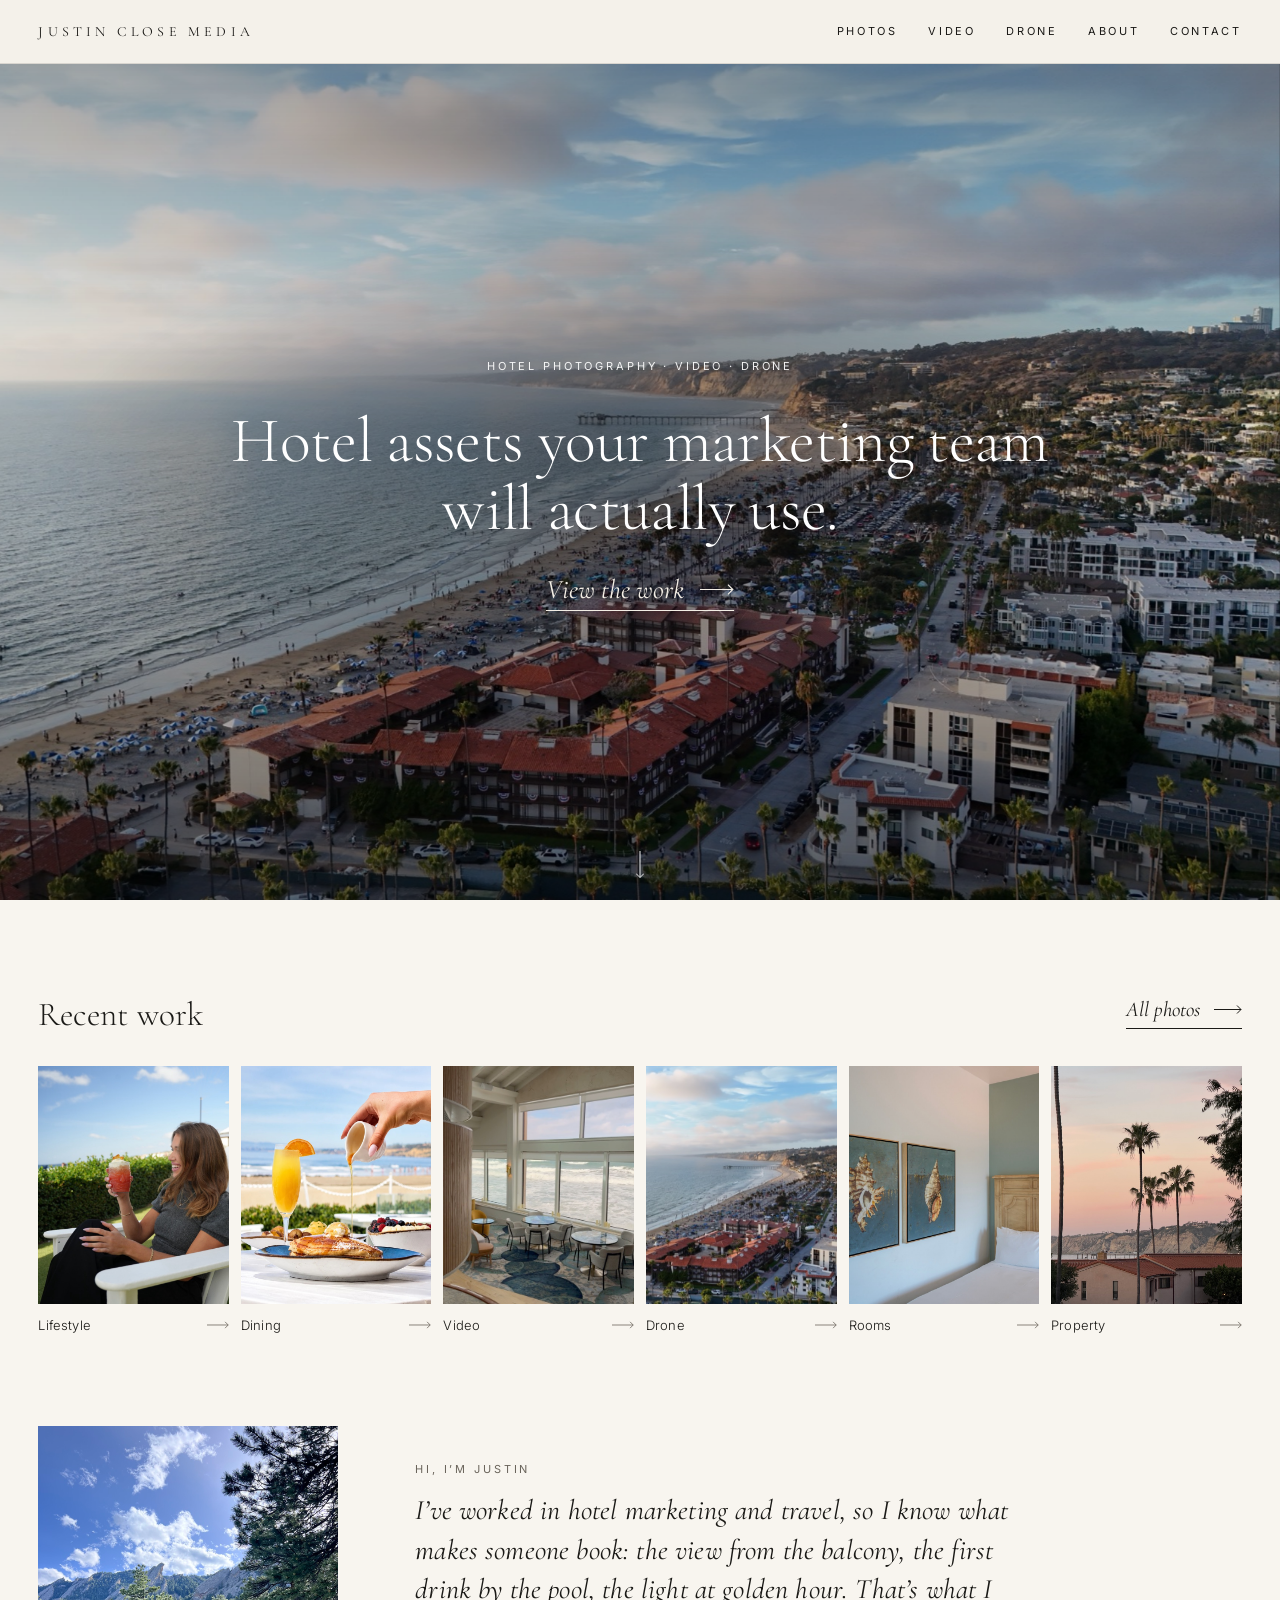
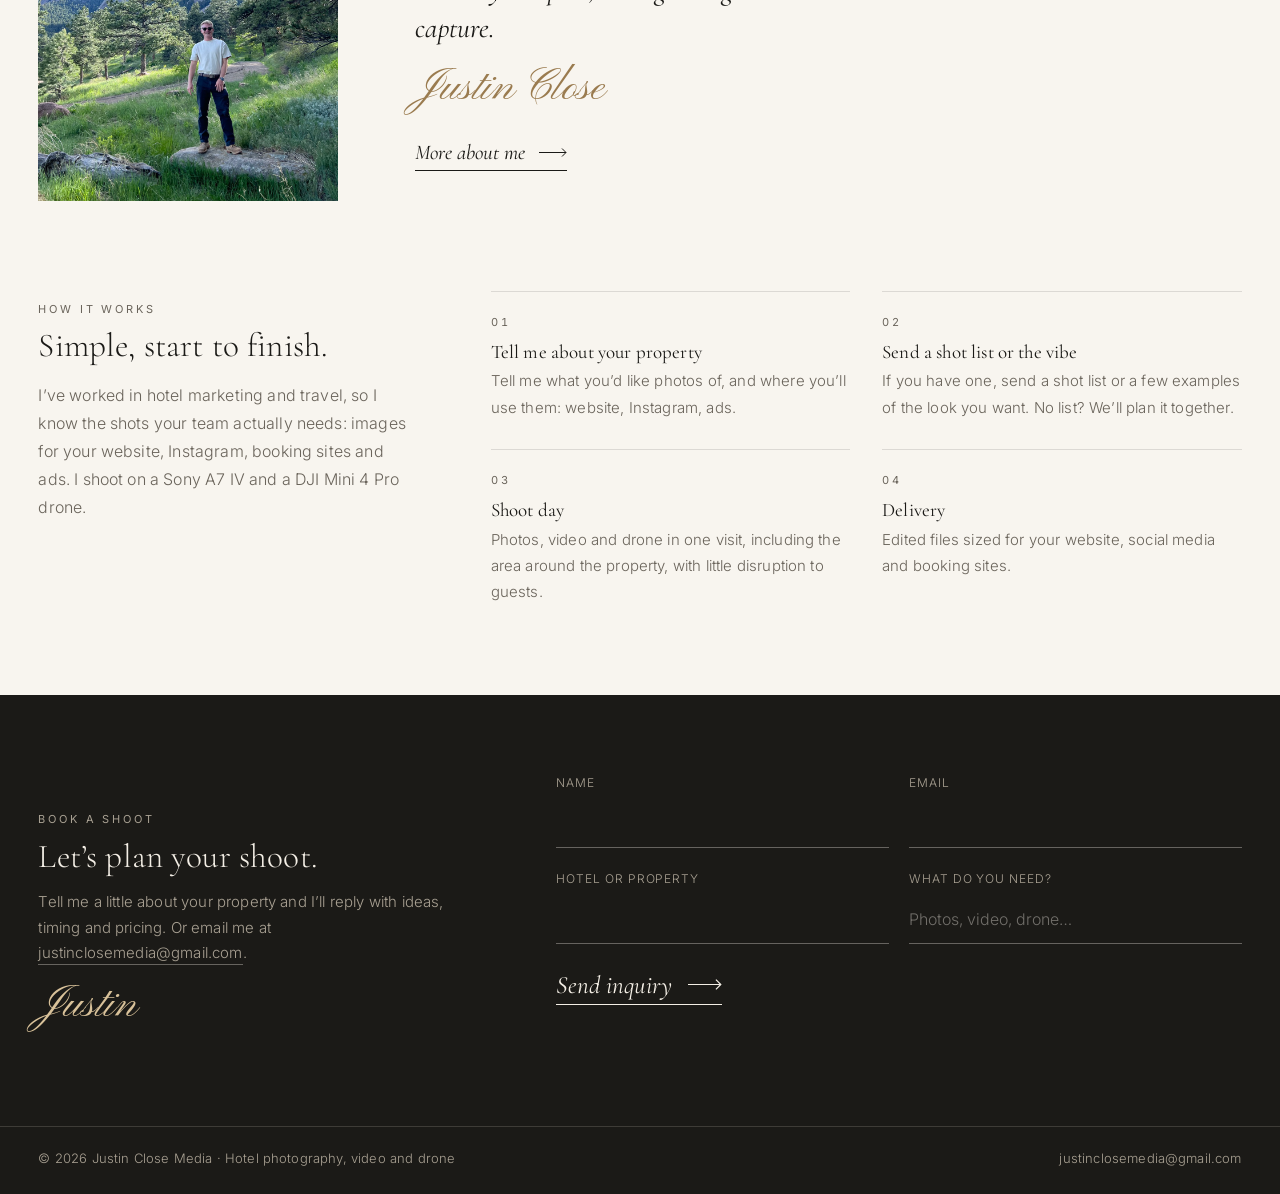
==== commit 1f1276b9: "Polish pass: fixes from the independent review - Phone menu: the page behind can't be reached with T" ====
--- a/site/index.html
+++ b/site/index.html
@@ -15,7 +15,7 @@
   <link rel="preconnect" href="https://fonts.googleapis.com">
   <link rel="preconnect" href="https://fonts.gstatic.com" crossorigin>
   <link href="https://fonts.googleapis.com/css2?family=Cormorant+Garamond:ital,wght@0,300;0,400;1,300;1,400&family=Inter:wght@300;400;500&family=Pinyon+Script&display=swap" rel="stylesheet">
-  <link rel="stylesheet" href="css/styles.css?v=e2d518f7">
+  <link rel="stylesheet" href="css/styles.css?v=53b5895a">
   <!-- HubSpot tracking code (visits, UTM campaigns). Visit any page with ?notrack=1 to stop
        tracking your own visits in that browser; ?notrack=0 turns it back on. -->
   <script>(function(){try{var q=location.search;if(/[?&]notrack=1/.test(q))localStorage.setItem('jcm-notrack','1');if(/[?&]notrack=0/.test(q))localStorage.removeItem('jcm-notrack');if(localStorage.getItem('jcm-notrack'))return;}catch(e){}var s=document.createElement('script');s.id='hs-script-loader';s.async=true;s.defer=true;s.src='//js-na2.hs-scripts.com/247843142.js';document.head.appendChild(s);})();</script>
@@ -111,8 +111,8 @@
     </footer>
   </section>
   
-  <script src="js/config.js?v=e2d518f7"></script>
-  <script src="js/photos.js?v=e2d518f7"></script>
-  <script src="js/main.js?v=e2d518f7"></script>
+  <script src="js/config.js?v=53b5895a"></script>
+  <script src="js/photos.js?v=53b5895a"></script>
+  <script src="js/main.js?v=53b5895a"></script>
 </body>
 </html>
--- a/site/css/styles.css
+++ b/site/css/styles.css
@@ -49,6 +49,7 @@
 img, video { display: block; max-width: 100%; }
 a { color: inherit; text-decoration: none; }
 button { font: inherit; color: inherit; background: none; border: 0; padding: 0; cursor: pointer; }
+a, button, label { -webkit-tap-highlight-color: transparent; }
 ::selection { background: var(--champagne); color: #fff; }
 :focus-visible { outline: 2px solid var(--ink); outline-offset: 3px; }
 .dark :focus-visible, .viewer :focus-visible { outline-color: var(--ivory); }
@@ -125,16 +126,17 @@
   }
   .nav a[aria-current="page"] { font-style: italic; }
   .nav a[aria-current="page"]::after { background: var(--champagne); }
-  .nav__foot { display: block; margin-top: auto; padding-top: 32px; opacity: 0; transition: opacity 500ms var(--ease) 380ms; }
-  .nav__foot a { display: inline-block; margin-top: 6px; padding: 6px 0; font: 300 20px/1.3 var(--serif); letter-spacing: 0; text-transform: none; border-bottom: 1px solid var(--line); }
+  .nav__foot { display: block; margin-top: auto; padding-top: 32px; opacity: 0; transition: opacity 500ms var(--ease); }
+  .nav__foot a { display: inline-block; margin-top: 2px; padding: 10px 0; font: 300 20px/1.3 var(--serif); letter-spacing: 0; text-transform: none; border-bottom: 1px solid var(--line); }
   .bar.open .nav { opacity: 1; visibility: visible; }
-  .bar.open .nav a[data-nav] { opacity: 1; transform: none; transition-delay: calc(var(--i, 0) * 55ms + 60ms); }
+  .bar.open .nav a[data-nav] { opacity: 1; transform: none; }
   .bar.open .nav__foot { opacity: 1; }
-  .nav a[data-nav]:nth-child(2) { --i: 1; }
-  .nav a[data-nav]:nth-child(3) { --i: 2; }
-  .nav a[data-nav]:nth-child(4) { --i: 3; }
-  .nav a[data-nav]:nth-child(5) { --i: 4; }
   html.menu-open { overflow: hidden; }
+}
+@media (max-width: 370px) {
+  .bar .wrap { gap: 10px; }
+  .logo { font-size: 13px; letter-spacing: 0.2em; }
+  .menu-btn { padding-left: 4px; gap: 8px; letter-spacing: 0.18em; }
 }
 
 /* ---------- Buttons: editorial text links (italic serif, hairline, drawn arrow) ---------- */
@@ -209,18 +211,10 @@
 .hero__content .meta { color: rgba(255,255,255,0.92); text-shadow: 0 1px 12px rgba(0,0,0,0.35); }
 .hero__content .display { max-width: 900px; font-size: clamp(36px, 5vw, 68px); text-shadow: 0 2px 30px rgba(0,0,0,0.3); }
 .hero__content .btn { margin-top: 4px; text-shadow: 0 1px 14px rgba(0,0,0,0.3); }
-/* Scroll cue: a thin line that fills from the top, then empties (44px-wide tap area) */
-.hero__down { position: absolute; left: 50%; bottom: 0; z-index: 2; width: 44px; height: 76px; margin-left: -22px; }
-.hero__down::before, .hero__down::after { content: ''; position: absolute; left: 50%; top: 12px; width: 1px; height: 46px; margin-left: -0.5px; }
-.hero__down::before { background: rgba(255,255,255,0.35); }
-.hero__down::after { background: #fff; transform: scaleY(0); transform-origin: 50% 0; animation: down-line 2.8s cubic-bezier(0.65, 0, 0.35, 1) infinite; }
-@keyframes down-line {
-  0% { transform: scaleY(0); transform-origin: 50% 0; }
-  50% { transform: scaleY(1); transform-origin: 50% 0; }
-  50.01% { transform: scaleY(1); transform-origin: 50% 100%; }
-  100% { transform: scaleY(0); transform-origin: 50% 100%; }
-}
-@media (prefers-reduced-motion: reduce) { .hero__down::after { animation: none; transform: scaleY(0.5); } }
+/* Scroll cue: a still, drawn arrow pointing down (44px-wide tap area) */
+.hero__down { position: absolute; left: 50%; bottom: 8px; z-index: 2; width: 44px; height: 56px; margin-left: -22px; display: grid; place-items: center; }
+.hero__down::before { content: ''; width: 28px; height: 9px; background: #fff; opacity: 0.9; -webkit-mask: var(--arrow) center / 100% 100% no-repeat; mask: var(--arrow) center / 100% 100% no-repeat; transform: rotate(90deg); transition: transform 350ms var(--ease); }
+@media (hover: hover) { .hero__down:hover::before { transform: rotate(90deg) translateX(4px); } }
 
 /* Home: the bar is see-through over the hero, then turns solid */
 .bar { transition: background 300ms, color 300ms, border-color 300ms; }
@@ -263,7 +257,7 @@
 .dark .status[data-state="error"] { color: var(--error-dark); }
 .dark .status { color: var(--muted-dark); }
 .dark .status[data-state="ok"] { color: var(--ivory); }
-@media (max-width: 820px) { .cta, .quick { grid-template-columns: 1fr; } }
+@media (max-width: 820px) { .cta, .quick { grid-template-columns: minmax(0, 1fr); } }
 .footer { border-top: 1px solid var(--line-dark); }
 .footer .wrap { display: flex; justify-content: space-between; gap: 16px; flex-wrap: wrap; padding-top: 20px; padding-bottom: 24px; font-size: 13px; color: var(--muted-dark); }
 .footer a:hover { color: var(--ivory); }
@@ -292,7 +286,7 @@
 
 /* ---------- Photos grid ---------- */
 
-.grid { display: grid; grid-template-columns: repeat(4, minmax(0, 1fr)); gap: 10px; padding-bottom: 96px; transition: opacity 200ms; }
+.grid { display: grid; grid-template-columns: repeat(4, minmax(0, 1fr)); gap: 10px; align-items: start; padding-bottom: 96px; transition: opacity 200ms; }
 .grid.fading { opacity: 0; }
 .photo { display: block; width: 100%; cursor: zoom-in; text-align: left; }
 .photo__img { position: relative; overflow: hidden; aspect-ratio: 1 / 1; background: var(--paper); }
@@ -328,19 +322,23 @@
 
 .viewer {
   position: fixed; inset: 0; z-index: 80; background: rgba(14, 13, 12, 0.97); color: var(--ivory);
-  display: grid; grid-template-rows: auto 1fr auto; opacity: 0; visibility: hidden;
+  display: grid; grid-template-columns: minmax(0, 1fr); grid-template-rows: auto 1fr auto; opacity: 0; visibility: hidden;
   transition: opacity 300ms var(--ease), visibility 300ms;
 }
-.viewer.open { opacity: 1; visibility: visible; }
+/* visibility flips at once on open, so keyboard focus can move into the viewer */
+.viewer.open { opacity: 1; visibility: visible; transition: opacity 300ms var(--ease), visibility 0s; }
 .viewer__top, .viewer__bottom { display: flex; justify-content: space-between; align-items: center; gap: 16px; padding: 16px var(--gutter); font-size: 13px; }
 .viewer__stage { display: grid; place-items: center; min-height: 0; padding: 0 var(--gutter); }
 .viewer__stage img, .viewer__stage video { max-width: min(80vw, 100%); max-height: calc(100svh - 190px); object-fit: contain; border-radius: 0; }
-.viewer button { transition: color 200ms; }
+/* Photos: as large as the space allows, from the photo's own shape (--ar = width / height, set in main.js) */
+.viewer__stage img[style*="--ar"] { width: min(80vw, 100%, calc((100svh - 190px) * var(--ar))); height: auto; aspect-ratio: var(--ar); max-width: none; max-height: none; }
+.viewer button { transition: color 200ms, opacity 200ms; }
+.viewer button:active { opacity: 0.6; }
 .viewer button:hover { color: #D9C29A; }
 /* Close / Prev / Next: full 44px tap areas, with the same drawn arrow as the buttons */
 .viewer__top button, .viewer__nav button { display: inline-flex; align-items: center; gap: 10px; min-height: 44px; padding: 0 4px; }
-.viewer__nav { display: flex; gap: 18px; flex: none; }
-#v-title { min-width: 0; }
+.viewer__nav { display: flex; gap: 12px; flex: none; }
+#v-title { flex: 0 1 auto; min-width: 0; max-width: 30vw; white-space: nowrap; overflow: hidden; text-overflow: ellipsis; }
 #v-prev::before, #v-next::after { content: ''; width: 24px; height: 8px; background: currentColor; -webkit-mask: var(--arrow) center / 100% 100% no-repeat; mask: var(--arrow) center / 100% 100% no-repeat; transition: transform 350ms var(--ease); }
 #v-prev::before { transform: scaleX(-1); }
 @media (hover: hover) {
@@ -351,8 +349,10 @@
   .viewer__top, .viewer__bottom { padding-top: 8px; padding-bottom: calc(8px + env(safe-area-inset-bottom)); }
   .viewer__top { padding-bottom: 8px; }
   .viewer__stage img, .viewer__stage video { max-width: 100%; max-height: calc(100svh - 150px); }
-}
-.thumbs { display: flex; gap: 6px; overflow-x: auto; scrollbar-width: none; max-width: 60vw; }
+  .viewer__stage img[style*="--ar"] { width: min(100%, calc((100svh - 150px) * var(--ar))); }
+  #v-title { flex: 1 1 auto; max-width: none; }
+}
+.thumbs { display: flex; flex: 0 1 auto; min-width: 0; gap: 6px; overflow-x: auto; scrollbar-width: none; max-width: 60vw; }
 .thumbs::-webkit-scrollbar { display: none; }
 .thumbs button { flex: none; width: 56px; height: 40px; border-radius: 0; overflow: hidden; opacity: 0.45; transition: opacity 200ms; }
 .thumbs button[aria-current="true"], .thumbs button:hover { opacity: 1; outline: 1px solid var(--champagne); }
@@ -412,7 +412,7 @@
 .contact__intro { grid-area: intro; }
 .contact__news { grid-area: news; }
 .contact .form { grid-area: form; }
-.contact__email { display: inline-block; margin-top: 20px; font: 300 clamp(22px, 2.2vw, 30px) var(--serif); border-bottom: 1px solid var(--line); transition: border-color 200ms, color 200ms; }
+.contact__email { display: inline-block; max-width: 100%; overflow-wrap: anywhere; margin-top: 20px; font: 300 clamp(22px, 2.2vw, 30px) var(--serif); border-bottom: 1px solid var(--line); transition: border-color 200ms, color 200ms; }
 .contact__email:hover { border-color: var(--champagne); color: var(--champagne); }
 .form { display: grid; grid-template-columns: 1fr 1fr; gap: 24px 20px; }
 .field { position: relative; display: flex; flex-direction: column; gap: 6px; border: 0; padding: 0; margin: 0; min-width: 0; }
@@ -434,10 +434,10 @@
 .field:has(> input:focus, > textarea:focus) label { color: var(--ink); }
 .dark .field:has(> input:focus, > textarea:focus) label { color: var(--ivory); }
 /* A field that needs fixing (stays marked while you're in it, clears as you type) */
-.field [aria-invalid="true"] { border-bottom-color: var(--error); }
+.field input[aria-invalid="true"], .field textarea[aria-invalid="true"] { border-bottom-color: var(--error); }
 .field:has(input[aria-invalid="true"], textarea[aria-invalid="true"]) label { color: var(--error); }
 .field:has(> [aria-invalid="true"])::after { background: var(--error); }
-.dark .field [aria-invalid="true"] { border-bottom-color: var(--error-dark); }
+.dark .field input[aria-invalid="true"], .dark .field textarea[aria-invalid="true"] { border-bottom-color: var(--error-dark); }
 .dark .field:has(input[aria-invalid="true"], textarea[aria-invalid="true"]) label { color: var(--error-dark); }
 .dark .field:has(> [aria-invalid="true"])::after { background: var(--error-dark); }
 .field textarea { resize: vertical; min-height: 96px; }
@@ -458,8 +458,8 @@
 .news button { font-size: 14px; min-height: 44px; padding-left: 10px; white-space: nowrap; transition: color 200ms; }
 .news button:hover { color: var(--champagne); }
 @media (max-width: 820px) {
-  .contact { grid-template-columns: 1fr; grid-template-rows: none; grid-template-areas: "intro" "form" "news"; gap: 44px; }
-  .form { grid-template-columns: 1fr; }
+  .contact { grid-template-columns: minmax(0, 1fr); grid-template-rows: none; grid-template-areas: "intro" "form" "news"; gap: 44px; }
+  .form { grid-template-columns: minmax(0, 1fr); }
 }
 
 /* ---------- Utilities ---------- */
